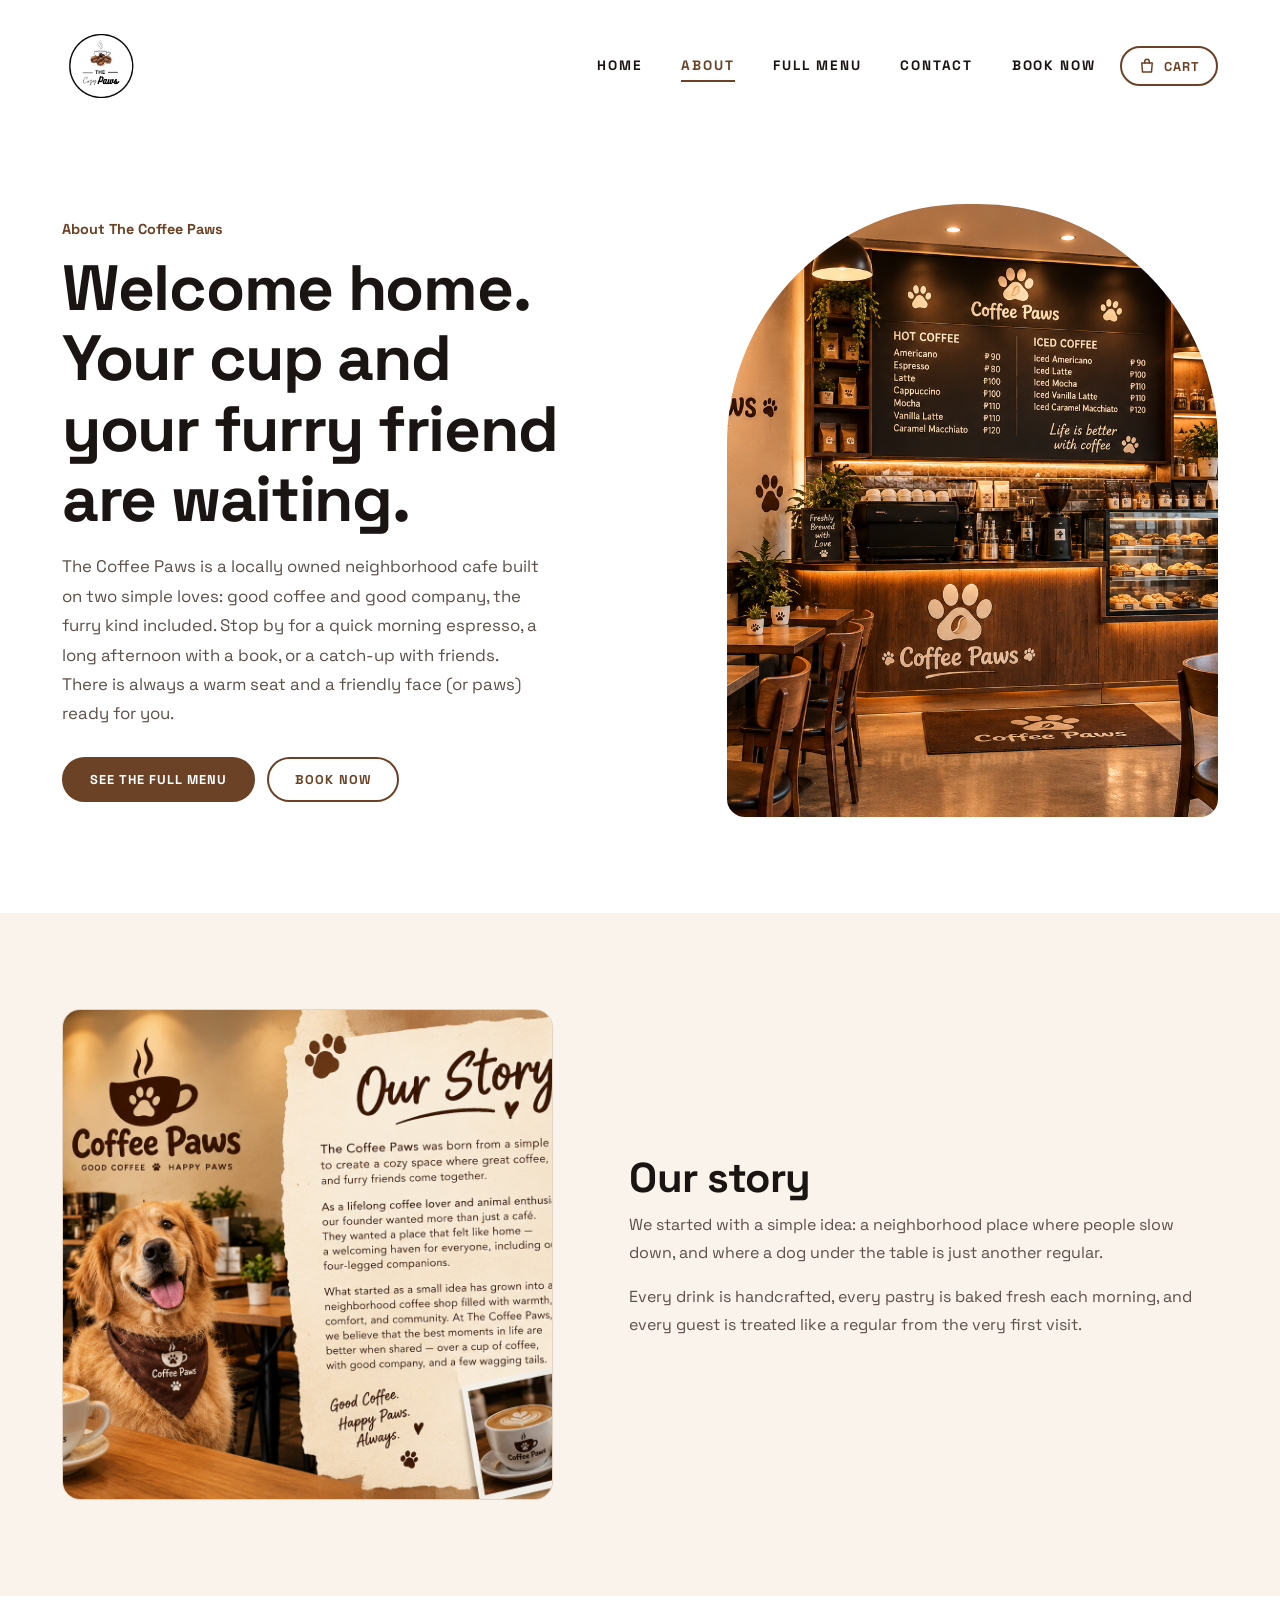
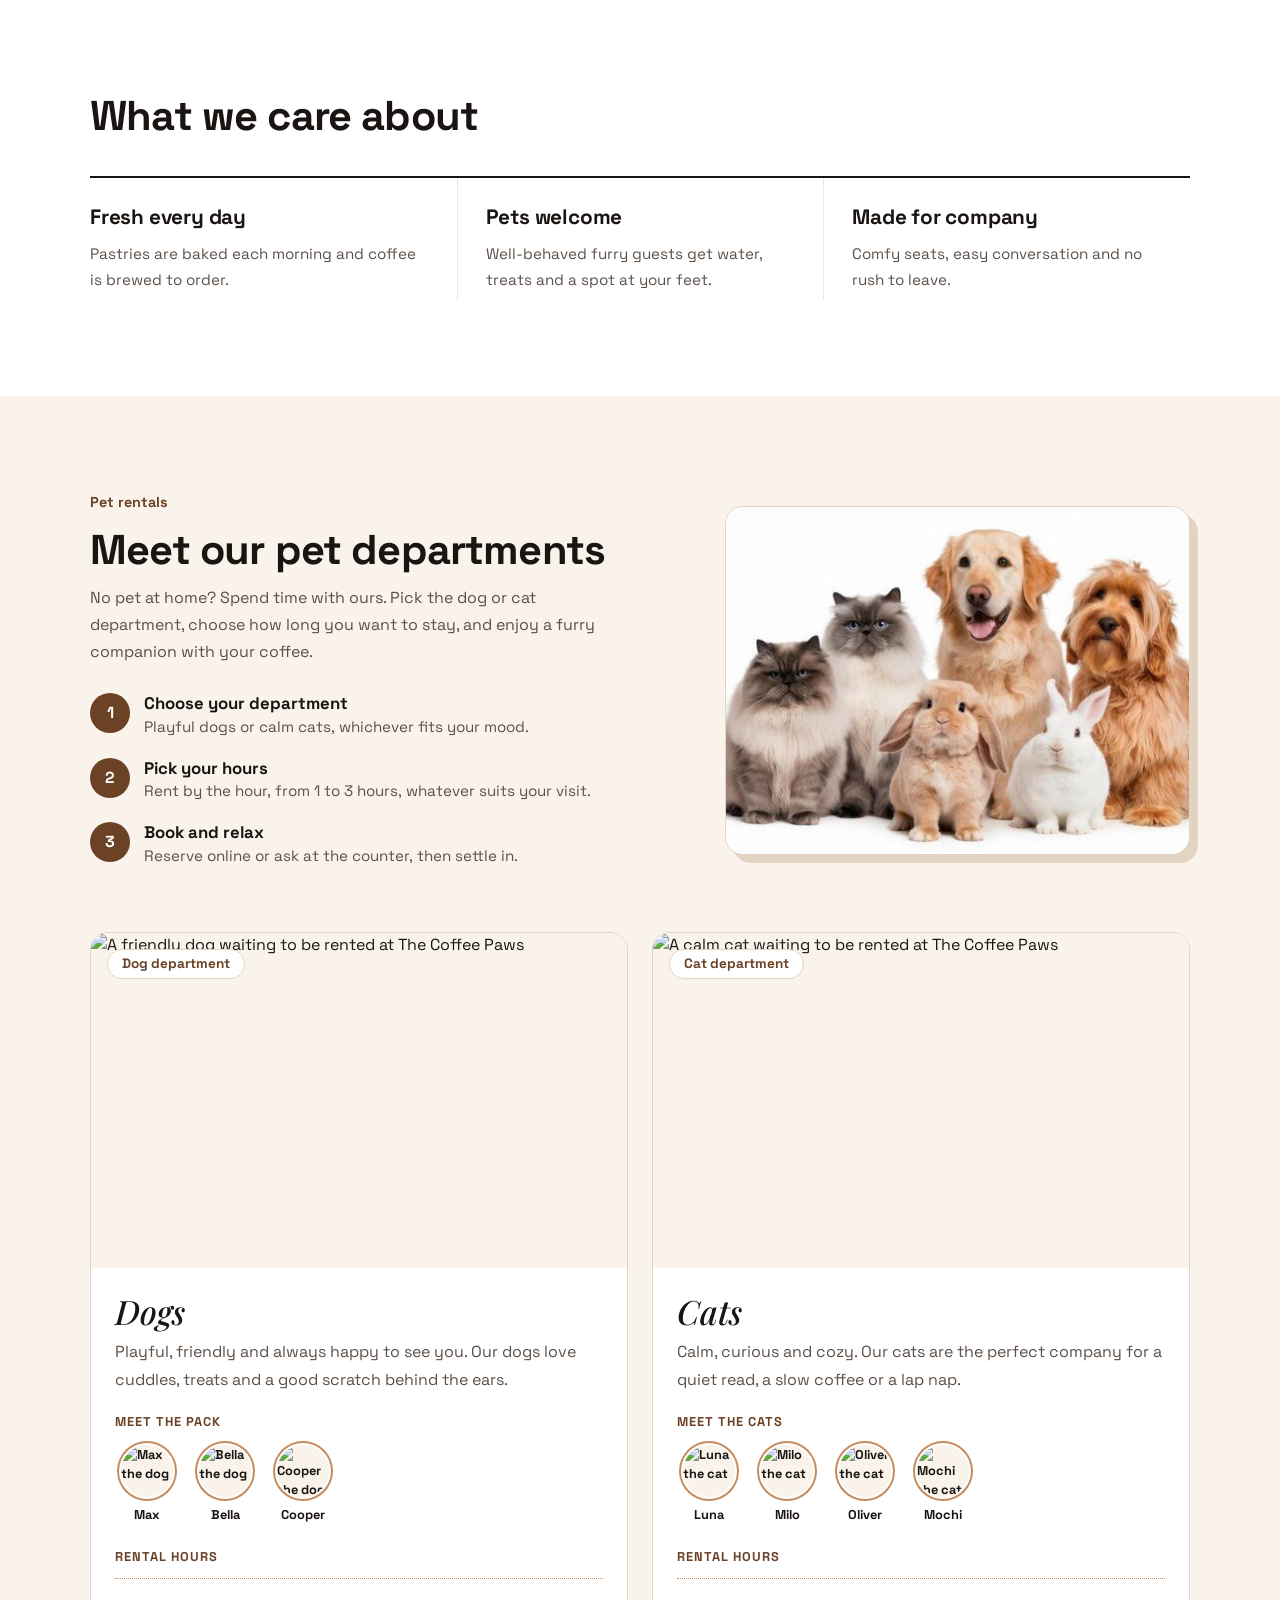
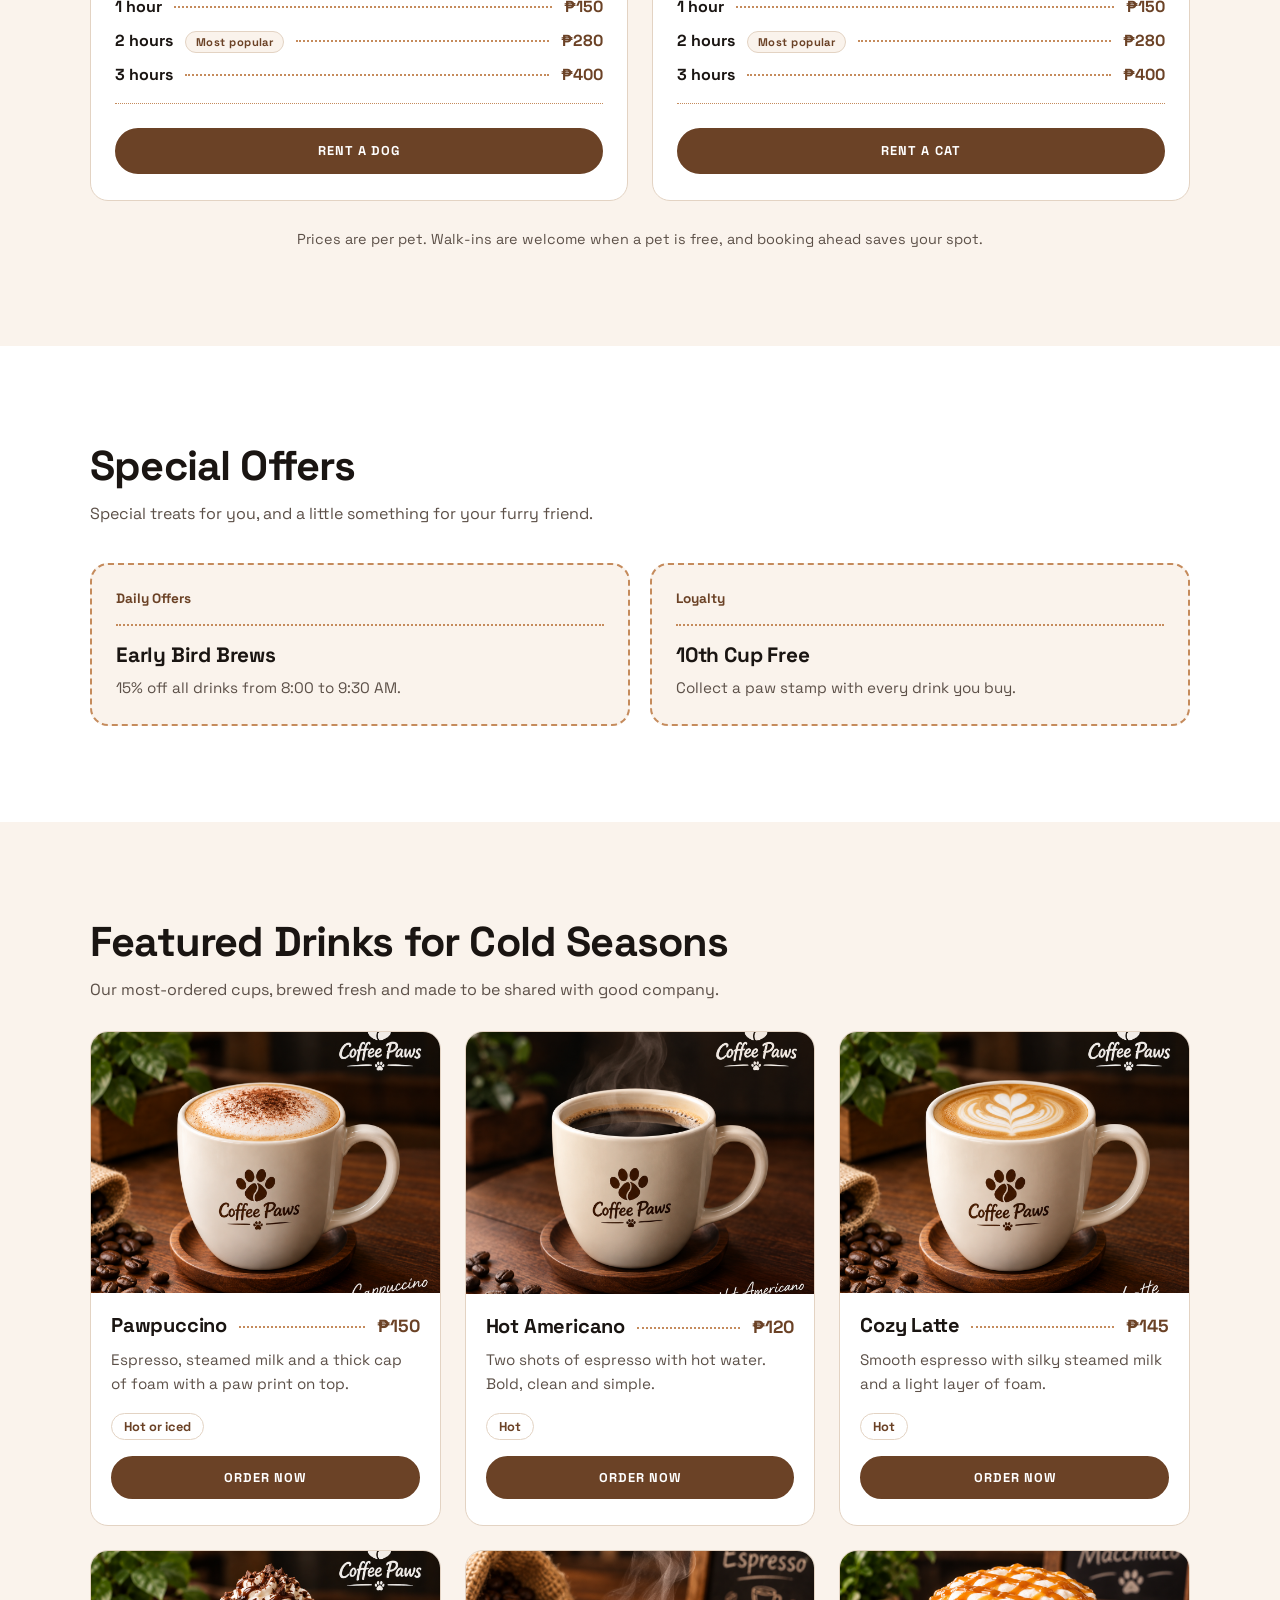
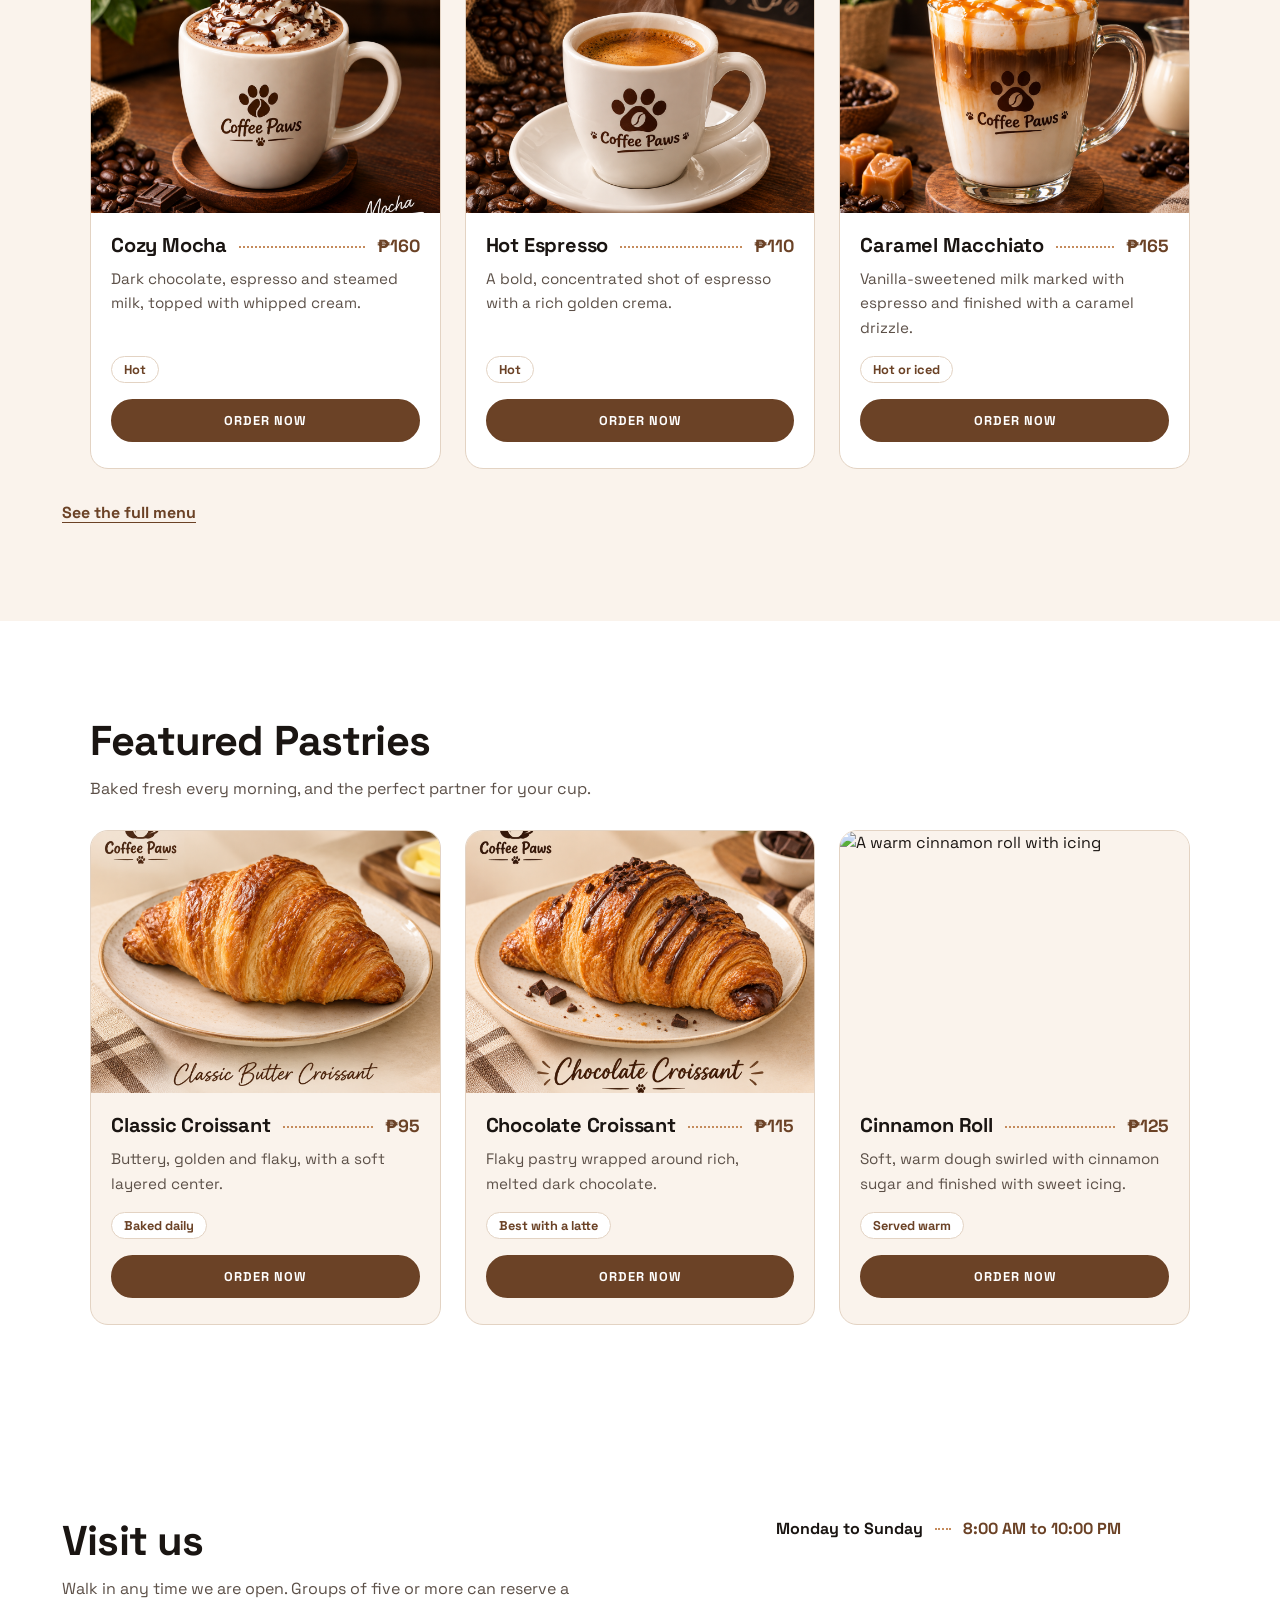
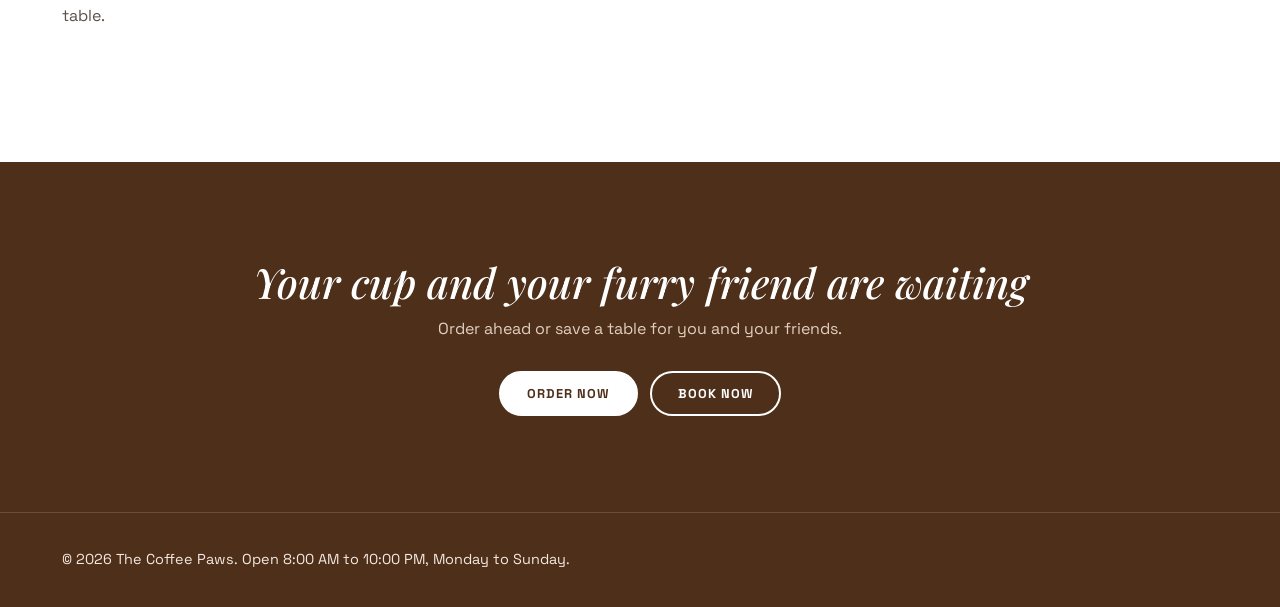
==== about.html @ 186f28c4 "Upload Coffee Paws website" ====
<!DOCTYPE html>
<html lang="en">
<head>
    <meta charset="UTF-8">
    <meta name="viewport" content="width=device-width, initial-scale=1.0">
    <link rel="stylesheet" href="CSS/styles.css">
    <link rel="preconnect" href="https://fonts.googleapis.com">
    <link rel="preconnect" href="https://fonts.gstatic.com" crossorigin>
    <link href="https://fonts.googleapis.com/css2?family=Playfair+Display:ital,wght@0,900;1,500&display=swap" rel="stylesheet">
    <title>About | The Coffee Paws</title>
</head>
<body>
    <header>
        <!-- Logo Area -->
        <div class="logo-container">
            <img src="images/logo.png" alt="The Coffee Paws logo">
            <span class="shop-name">The Coffee Paws</span>
        </div>

        <!-- Burger Menu -->
        <button class="nav-toggle" type="button" aria-expanded="false" aria-controls="main-nav" aria-label="Toggle menu">
            <span class="bar1"></span>
            <span class="bar2"></span>
            <span class="bar3"></span>
        </button>

        <!-- Navigation -->
        <nav id="main-nav">
            <ul>
                <li><a href="index.html">Home</a></li>
                <li><a href="about.html" class="active" aria-current="page">About</a></li>
                <li><a href="menu.html">Full Menu</a></li>
                <li><a href="contact.html">Contact</a></li>
                <li><a href="booking.html">Book Now</a></li>
            </ul>
        </nav>

        <!-- Cart -->
        <button class="cart-toggle" type="button" aria-haspopup="dialog" aria-controls="cart-drawer" aria-label="Open cart">
            <svg viewBox="0 0 24 24" fill="none" stroke="currentColor" stroke-width="2" stroke-linecap="round" stroke-linejoin="round" aria-hidden="true">
                <path d="M5 8h14l-1 12H6L5 8z"/>
                <path d="M9 8V6a3 3 0 0 1 6 0v2"/>
            </svg>
            <span class="cart-label">Cart</span>
            <span class="cart-count" data-cart-count hidden>0</span>
        </button>
    </header>

    <main>

        <!-- About: intro -->
        <section class="about-hero">
            <div class="about-hero-text">
                <p class="about-eyebrow">About The Coffee Paws</p>
                <h1>Welcome home. Your cup and your furry friend are waiting.</h1>
                <p class="about-lead">
                    The Coffee Paws is a locally owned neighborhood cafe built on two simple loves:
                    good coffee and good company, the furry kind included. Stop by for a quick morning
                    espresso, a long afternoon with a book, or a catch-up with friends. There is always
                    a warm seat and a friendly face (or paws) ready for you.
                </p>
                <div class="about-actions">
                    <a class="about-btn" href="menu.html">See the full menu</a>
                    <a class="about-btn outline" href="booking.html">Book now</a>
                </div>
            </div>
            <img class="about-hero-img" src="images/Coffee-shop.png" alt="Inside The Coffee Paws cafe">
        </section>

        <!-- About: story -->
        <section class="about-story">
            <img src="images/about-story.png" alt="Our baristas preparing drinks at the counter">
            <div class="about-story-text">
                <h2>Our story</h2>
                <p>
                    We started with a simple idea: a neighborhood place where people slow down,
                    and where a dog under the table is just another regular.
                </p>
                <p>
                    Every drink is handcrafted, every pastry is baked fresh each morning, and every
                    guest is treated like a regular from the very first visit.
                </p>
            </div>
        </section>

        <!-- About: values -->
        <section class="about-values">
            <h2>What we care about</h2>
            <ul class="values-list">
                <li>
                    <h3>Fresh every day</h3>
                    <p>Pastries are baked each morning and coffee is brewed to order.</p>
                </li>
                <li>
                    <h3>Pets welcome</h3>
                    <p>Well-behaved furry guests get water, treats and a spot at your feet.</p>
                </li>
                <li>
                    <h3>Made for company</h3>
                    <p>Comfy seats, easy conversation and no rush to leave.</p>
                </li>
            </ul>
        </section>

        <!-- Pet departments (rentals) -->
        <section id="pet-departments" class="pet-departments">

            <div class="pet-intro">
                <div class="pet-intro-text">
                    <p class="about-eyebrow">Pet rentals</p>
                    <h2>Meet our pet departments</h2>
                    <p class="section-intro">
                        No pet at home? Spend time with ours. Pick the dog or cat department,
                        choose how long you want to stay, and enjoy a furry companion with your coffee.
                    </p>

                    <ol class="rental-steps">
                        <li>
                            <strong>Choose your department</strong>
                            <span>Playful dogs or calm cats, whichever fits your mood.</span>
                        </li>
                        <li>
                            <strong>Pick your hours</strong>
                            <span>Rent by the hour, from 1 to 3 hours, whatever suits your visit.</span>
                        </li>
                        <li>
                            <strong>Book and relax</strong>
                            <span>Reserve online or ask at the counter, then settle in.</span>
                        </li>
                    </ol>
                </div>

                <figure class="pets-group">
                    <img src="images/group-of-pets.jpeg"
                         alt="The Coffee Paws dogs and cats together, ready to meet you"
                         loading="lazy">
                </figure>
            </div>

            <div class="pet-dept-grid">

                <!-- Dogs -->
                <article class="pet-dept">
                    <div class="pet-dept-photo">
                        <img src="images/dog-department.png"
                             alt="A friendly dog waiting to be rented at The Coffee Paws"
                             loading="lazy">
                        <span class="cs-eyebrow">Dog department</span>
                    </div>
                    <div class="pet-dept-body">
                        <h3>Dogs</h3>
                        <p>Playful, friendly and always happy to see you. Our dogs love cuddles, treats and a good scratch behind the ears.</p>

                        <p class="pet-label">Meet the pack</p>
                        <ul class="pet-roster" aria-label="Our dogs">
                            <li>
                                <img src="images/pet-max.png" alt="Max the dog" loading="lazy">
                                Max
                            </li>
                            <li>
                                <img src="images/pet-bella.png" alt="Bella the dog" loading="lazy">
                                Bella
                            </li>
                            <li>
                                <img src="images/pet-cooper.png" alt="Cooper the dog" loading="lazy">
                                Cooper
                            </li>
                        </ul>

                        <p class="pet-label">Rental hours</p>
                        <ul class="rental-options" aria-label="Dog rental options">
                            <li><span>1 hour</span><span class="rental-price">₱150</span></li>
                            <li><span>2 hours</span><span class="rental-tag">Most popular</span><span class="rental-price">₱280</span></li>
                            <li><span>3 hours</span><span class="rental-price">₱400</span></li>
                        </ul>

                        <a class="about-btn" href="booking.html">Rent a dog</a>
                    </div>
                </article>

                <!-- Cats -->
                <article class="pet-dept">
                    <div class="pet-dept-photo">
                        <img src="images/cat-department.png"
                             alt="A calm cat waiting to be rented at The Coffee Paws"
                             loading="lazy">
                        <span class="cs-eyebrow">Cat department</span>
                    </div>
                    <div class="pet-dept-body">
                        <h3>Cats</h3>
                        <p>Calm, curious and cozy. Our cats are the perfect company for a quiet read, a slow coffee or a lap nap.</p>

                        <p class="pet-label">Meet the cats</p>
                        <ul class="pet-roster" aria-label="Our cats">
                            <li>
                                <img src="images/pet-luna.png" alt="Luna the cat" loading="lazy">
                                Luna
                            </li>
                            <li>
                                <img src="images/pet-milo.png" alt="Milo the cat" loading="lazy">
                                Milo
                            </li>
                            <li>
                                <img src="images/pet-oliver.png" alt="Oliver the cat" loading="lazy">
                                Oliver
                            </li>
                            <li>
                                <img src="images/pet-mochi.png" alt="Mochi the cat" loading="lazy">
                                Mochi
                            </li>
                        </ul>

                        <p class="pet-label">Rental hours</p>
                        <ul class="rental-options" aria-label="Cat rental options">
                            <li><span>1 hour</span><span class="rental-price">₱150</span></li>
                            <li><span>2 hours</span><span class="rental-tag">Most popular</span><span class="rental-price">₱280</span></li>
                            <li><span>3 hours</span><span class="rental-price">₱400</span></li>
                        </ul>

                        <a class="about-btn" href="booking.html">Rent a cat</a>
                    </div>
                </article>

            </div>

            <p class="pet-note">
                Prices are per pet. Walk-ins are welcome when a pet is free, and booking ahead saves your spot.
            </p>
        </section>

        <!--Special Offers-->
        <section id="special-offers">
            <h2>Special Offers</h2>
            <p class="offers-intro">Special treats for you, and a little something for your furry friend.</p>

            <div class="offers-grid">
                <article class="offer-card">
                    <span class="offer-badge">Daily Offers</span>
                    <h3>Early Bird Brews</h3>
                    <p>15% off all drinks from 8:00 to 9:30 AM.</p>
                </article>

                <article class="offer-card">
                    <span class="offer-badge">Loyalty</span>
                    <h3>10th Cup Free</h3>
                    <p>Collect a paw stamp with every drink you buy.</p>
                </article>
            </div>
        </section>

        <!-- Featured Drinks -->
        <section id="featured-drinks">
            <h2>Featured Drinks for Cold Seasons</h2>
            <p class="drinks-intro">Our most-ordered cups, brewed fresh and made to be shared with good company.</p>

            <ul class="drinks-list">
                <li class="drink">
                    <img src="images/Capuccino.png" alt="A Pawpuccino with a paw print in the foam">
                    <div class="drink-info">
                        <div class="drink-head">
                            <h3>Pawpuccino</h3>
                            <span class="drink-leader" aria-hidden="true"></span>
                            <span class="drink-price">₱150</span>
                        </div>
                        <p>Espresso, steamed milk and a thick cap of foam with a paw print on top.</p>
                        <span class="drink-tag">Hot or iced</span>
                        <button class="add-to-cart" type="button" data-name="Pawpuccino" data-price="150" aria-label="Order Pawpuccino now">Order now</button>
                    </div>
                </li>

                <li class="drink">
                    <img src="images/Hot-Americano.png" alt="A steaming cup of hot Americano">
                    <div class="drink-info">
                        <div class="drink-head">
                            <h3>Hot Americano</h3>
                            <span class="drink-leader" aria-hidden="true"></span>
                            <span class="drink-price">₱120</span>
                        </div>
                        <p>Two shots of espresso with hot water. Bold, clean and simple.</p>
                        <span class="drink-tag">Hot</span>
                        <button class="add-to-cart" type="button" data-name="Hot Americano" data-price="120" aria-label="Order Hot Americano now">Order now</button>
                    </div>
                </li>

                <li class="drink">
                    <img src="images/Latte.png" alt="A hot latte with smooth latte art">
                    <div class="drink-info">
                        <div class="drink-head">
                            <h3>Cozy Latte</h3>
                            <span class="drink-leader" aria-hidden="true"></span>
                            <span class="drink-price">₱145</span>
                        </div>
                        <p>Smooth espresso with silky steamed milk and a light layer of foam.</p>
                        <span class="drink-tag">Hot</span>
                        <button class="add-to-cart" type="button" data-name="Cozy Latte" data-price="145" aria-label="Order Cozy Latte now">Order now</button>
                    </div>
                </li>

                <li class="drink">
                    <img src="images/Mocha.png" alt="A hot mocha topped with whipped cream">
                    <div class="drink-info">
                        <div class="drink-head">
                            <h3>Cozy Mocha</h3>
                            <span class="drink-leader" aria-hidden="true"></span>
                            <span class="drink-price">₱160</span>
                        </div>
                        <p>Dark chocolate, espresso and steamed milk, topped with whipped cream.</p>
                        <span class="drink-tag">Hot</span>
                        <button class="add-to-cart" type="button" data-name="Cozy Mocha" data-price="160" aria-label="Order Cozy Mocha now">Order now</button>
                    </div>
                </li>

                <li class="drink">
                    <img src="images/Hot-Espresso.png" alt="A hot espresso shot in a small cup with golden crema">
                    <div class="drink-info">
                        <div class="drink-head">
                            <h3>Hot Espresso</h3>
                            <span class="drink-leader" aria-hidden="true"></span>
                            <span class="drink-price">₱110</span>
                        </div>
                        <p>A bold, concentrated shot of espresso with a rich golden crema.</p>
                        <span class="drink-tag">Hot</span>
                        <button class="add-to-cart" type="button" data-name="Hot Espresso" data-price="110" aria-label="Order Hot Espresso now">Order now</button>
                    </div>
                </li>

                <li class="drink">
                    <img src="images/Caramel-Machiato.png" alt="A caramel macchiato with a caramel drizzle on top">
                    <div class="drink-info">
                        <div class="drink-head">
                            <h3>Caramel Macchiato</h3>
                            <span class="drink-leader" aria-hidden="true"></span>
                            <span class="drink-price">₱165</span>
                        </div>
                        <p>Vanilla-sweetened milk marked with espresso and finished with a caramel drizzle.</p>
                        <span class="drink-tag">Hot or iced</span>
                        <button class="add-to-cart" type="button" data-name="Caramel Macchiato" data-price="165" aria-label="Order Caramel Macchiato now">Order now</button>
                    </div>
                </li>

                <!-- Copy any <li> above for each new drink -->
            </ul>

            <a class="drinks-link" href="menu.html">See the full menu</a>
        </section>

        <!-- Featured Pastries -->
        <section id="featured-pastries">
            <h2>Featured Pastries</h2>
            <p class="drinks-intro">Baked fresh every morning, and the perfect partner for your cup.</p>

            <ul class="drinks-list">
                <li class="drink">
                    <img src="images/Classic-Croissant.png" alt="A golden, flaky classic croissant">
                    <div class="drink-info">
                        <div class="drink-head">
                            <h3>Classic Croissant</h3>
                            <span class="drink-leader" aria-hidden="true"></span>
                            <span class="drink-price">₱95</span>
                        </div>
                        <p>Buttery, golden and flaky, with a soft layered center.</p>
                        <span class="drink-tag">Baked daily</span>
                        <button class="add-to-cart" type="button" data-name="Classic Croissant" data-price="95" aria-label="Order Classic Croissant now">Order now</button>
                    </div>
                </li>

                <li class="drink">
                    <img src="images/Chocolate-Croissant.png" alt="A chocolate croissant with a dark chocolate filling">
                    <div class="drink-info">
                        <div class="drink-head">
                            <h3>Chocolate Croissant</h3>
                            <span class="drink-leader" aria-hidden="true"></span>
                            <span class="drink-price">₱115</span>
                        </div>
                        <p>Flaky pastry wrapped around rich, melted dark chocolate.</p>
                        <span class="drink-tag">Best with a latte</span>
                        <button class="add-to-cart" type="button" data-name="Chocolate Croissant" data-price="115" aria-label="Order Chocolate Croissant now">Order now</button>
                    </div>
                </li>

                <li class="drink">
                    <img src="images/Cinnamon-Roll.png" alt="A warm cinnamon roll with icing">
                    <div class="drink-info">
                        <div class="drink-head">
                            <h3>Cinnamon Roll</h3>
                            <span class="drink-leader" aria-hidden="true"></span>
                            <span class="drink-price">₱125</span>
                        </div>
                        <p>Soft, warm dough swirled with cinnamon sugar and finished with sweet icing.</p>
                        <span class="drink-tag">Served warm</span>
                        <button class="add-to-cart" type="button" data-name="Cinnamon Roll" data-price="125" aria-label="Order Cinnamon Roll now">Order now</button>
                    </div>
                </li>
            </ul>
        </section>

        <!-- About: visit -->
        <section class="about-visit">
            <div>
                <h2>Visit us</h2>
                <p class="section-intro">Walk in any time we are open. Groups of five or more can reserve a table.</p>
            </div>
            <dl class="visit-hours">
                <div><dt>Monday to Sunday</dt><dd>8:00 AM to 10:00 PM</dd></div>
            </dl>
        </section>

        <!-- About: closing call to action -->
        <section class="about-cta">
            <h2>Your cup and your furry friend are waiting</h2>
            <p>Order ahead or save a table for you and your friends.</p>
            <div class="about-actions">
                <a class="about-btn" href="menu.html">Order now</a>
                <a class="about-btn outline" href="booking.html">Book now</a>
            </div>
        </section>

    </main>

    <footer>
        <p>&copy; 2026 The Coffee Paws. Open 8:00 AM to 10:00 PM, Monday to Sunday.</p>
    </footer>

<script src="js/cart.js"></script>
<script>
  const toggle = document.querySelector('.nav-toggle');
  const nav = document.getElementById('main-nav');

  function setOpen(open) {
    toggle.setAttribute('aria-expanded', String(open));
    toggle.classList.toggle('change', open);
  }

  toggle.addEventListener('click', () => {
    setOpen(toggle.getAttribute('aria-expanded') !== 'true');
  });

  // Close the menu after tapping a link or pressing Escape
  nav.addEventListener('click', e => {
    if (e.target.closest('a')) setOpen(false);
  });
  document.addEventListener('keydown', e => {
    if (e.key === 'Escape') setOpen(false);
  });
</script>
</body>
</html>
---- CSS/styles.css ----
/* =========================================================
   The Coffee Paws – styles.css
   Pages: index.html, about.html, menu.html
   (+ shared header / cart / footer; contact and booking
   reuse the header, hero image and footer)
   White page, bold grotesque type, brown accents.
   Playfair Display (italic) is used only for the soft accent
   headings.

   Contents
     1. Fonts, tokens, base
     2. Header, burger, navigation
     3. Home hero
     4. Shared section rules
     5. Coming soon (home)
     6. Offers, drinks and pastries cards (about + menu)
     7. About page
     8. Menu page (8b. Contact page)
     9. Cart
    10. Buttons
    11. Footer
    12. Responsive
   ========================================================= */

/* ---------- 1. Fonts, tokens, base ---------- */
@import url("https://fonts.googleapis.com/css2?family=Playfair+Display:ital,wght@0,500;1,500&family=Space+Grotesk:wght@500;700&display=swap");

:root {
  --ink: #1a1512;
  --muted: #5c5048;
  --brown: #6b4226;
  --brown-dark: #4e2f1a;
  --brown-soft: #c58b5c;
  --cream: #faf3ec;
  --paper: #ffffff;
  --line: #ece6e1;
  --edge: #e3d3c3;
  --font: "Space Grotesk", "Helvetica Neue", Arial, sans-serif;
  --serif: "Playfair Display", Georgia, "Times New Roman", serif;

  --pad-x: clamp(20px, 5vw, 62px);
  --header-h: 108px;
  --ease: 0.2s ease;
}

*,
*::before,
*::after {
  box-sizing: border-box;
}

html {
  -webkit-text-size-adjust: 100%;
  scroll-behavior: smooth;
}

body {
  margin: 0;
  font-family: var(--font);
  color: var(--ink);
  background: var(--paper);
  min-height: 100vh;
  overflow-x: hidden;
  line-height: 1.5;
  -webkit-font-smoothing: antialiased;
}

img {
  max-width: 100%;
}

ul,
ol {
  margin: 0;
  padding: 0;
  list-style: none;
}

dl,
dd,
figure {
  margin: 0;
}

[hidden] {
  display: none !important;
}

.sr-only {
  position: absolute;
  width: 1px;
  height: 1px;
  overflow: hidden;
  clip: rect(0 0 0 0);
  white-space: nowrap;
}

/* Shared keyboard focus */
a:focus-visible,
button:focus-visible,
.container:focus-visible {
  outline: 2px solid var(--brown);
  outline-offset: 4px;
  border-radius: 4px;
}

/* ---------- 2. Header, burger, navigation ----------
   Scoped to body > header so a <header> inside a section
   (like .cs-head) is not turned into the site header. */
body > header {
  position: relative;
  z-index: 10;
  display: flex;
  align-items: center;
  justify-content: space-between;
  gap: 24px;
  min-height: var(--header-h);
  padding: 24px var(--pad-x) 0;
}

.logo-container {
  display: flex;
  align-items: center;
}

.logo-container img {
  display: block;
  width: 78px;
  height: 78px;
  border-radius: 50%;
  object-fit: cover;
}

.shop-name {
  position: absolute;
  width: 1px;
  height: 1px;
  overflow: hidden;
  clip: rect(0 0 0 0);
  white-space: nowrap;
}

/* Burger (mobile only) */
.container,
.nav-toggle {
  display: none;
  cursor: pointer;
  padding: 10px;
  margin: -10px;
  background: none;
  border: 0;
  -webkit-tap-highlight-color: transparent;
}

.bar1,
.bar2,
.bar3 {
  display: block;
  width: 28px;
  height: 3px;
  margin: 6px 0;
  background-color: var(--ink);
  border-radius: 2px;
  transition: transform 0.3s ease, opacity 0.3s ease;
}

.change .bar1 {
  transform: translateY(9px) rotate(-45deg);
}

.change .bar2 {
  opacity: 0;
}

.change .bar3 {
  transform: translateY(-9px) rotate(45deg);
}

/* Navigation */
nav {
  margin-left: auto;
}

nav ul {
  display: flex;
  align-items: center;
  gap: clamp(18px, 3vw, 40px);
}

nav a {
  position: relative;
  display: block;
  padding: 6px 0;
  font-size: 0.85rem;
  font-weight: 700;
  letter-spacing: 0.14em;
  text-transform: uppercase;
  text-decoration: none;
  color: var(--ink);
  transition: color var(--ease);
}

nav a::after {
  content: "";
  position: absolute;
  left: 0;
  bottom: 0;
  width: 100%;
  height: 2px;
  background: var(--brown);
  transform: scaleX(0);
  transform-origin: left;
  transition: transform 0.25s ease;
}

nav a:hover,
nav a.active {
  color: var(--brown);
}

nav a:hover::after,
nav a.active::after {
  transform: scaleX(1);
}

/* ---------- 3. Home hero ----------
   <main> is a one-column grid. The hero image and text share
   row 1; every later <section> auto-flows into the rows below,
   so you can add or reorder sections without touching the CSS. */
main {
  display: grid;
  grid-template-columns: minmax(0, 1fr);
}

#background-image {
  grid-area: 1 / 1;
  justify-self: end;
  width: 58%;
  min-height: 0;
  margin-top: -40px;
  z-index: 0;
  pointer-events: none;
}

#background-image img {
  display: block;
  width: 100%;
  height: 100%;
  object-fit: contain;
  object-position: right bottom;
}

#Container {
  grid-area: 1 / 1;
  position: relative;
  z-index: 1;
  display: flex;
  align-items: center;
  min-height: min(640px, calc(100vh - var(--header-h)));
  margin-top: -40px;
  padding: 0 var(--pad-x);
}

.Content {
  max-width: 540px;
  margin-left: clamp(0px, 9vw, 170px);
  padding: 90px 0 60px;
}

.Content > p:first-child {
  margin: 0 0 12px;
  font-size: 0.9rem;
  font-weight: 700;
  color: var(--brown);
}

.Content h1 {
  margin: 0 0 18px;
  font-size: 400%;
  line-height: 1.12;
  letter-spacing: -0.02em;
  font-weight: 700;
  text-wrap: balance;
}

.Content h2 {
  margin: 0 0 24px;
  max-width: 480px;
  font-size: 1rem;
  line-height: 1.7;
  font-weight: 500;
  color: var(--muted);
  text-wrap: pretty;
}

.Content > p:nth-of-type(2) {
  margin: 0 0 26px;
  padding-left: 12px;
  border-left: 3px solid var(--brown);
  font-size: 0.85rem;
  font-weight: 700;
  color: var(--brown);
}

/* Hero buttons */
.Content button {
  font-family: var(--font);
  font-size: 0.8rem;
  font-weight: 700;
  letter-spacing: 0.08em;
  text-transform: uppercase;
  padding: 13px 26px;
  margin: 0 10px 10px 0;
  border-radius: 999px;
  cursor: pointer;
  transition: background var(--ease), color var(--ease),
    border-color var(--ease), transform var(--ease);
}

.Content button:active {
  transform: translateY(1px);
}

.Content button:first-of-type {
  background: var(--brown);
  color: #fff;
  border: 2px solid var(--brown);
}

.Content button:first-of-type:hover {
  background: var(--brown-dark);
  border-color: var(--brown-dark);
}

.Content button:last-of-type {
  background: transparent;
  color: var(--brown);
  border: 2px solid var(--brown);
}

.Content button:last-of-type:hover {
  background: var(--brown);
  color: #fff;
}

/* ---------- 4. Shared section rules ----------
   Every section after the hero gets the same padding and a
   1100px inner column. Backgrounds are set per section. */
main > section:not(#background-image):not(#Container) {
  position: relative;
  z-index: 1;
  padding: clamp(56px, 8vw, 96px) var(--pad-x);
  background: var(--paper);
}

main > section:not(#background-image):not(#Container) > * {
  max-width: 1100px;
  margin-left: auto;
  margin-right: auto;
}

main > section h2 {
  margin-top: 0;
  margin-bottom: 10px;
  font-size: clamp(1.8rem, 4vw, 2.6rem);
  line-height: 1.15;
  letter-spacing: -0.02em;
  font-weight: 700;
  text-wrap: balance;
}

.section-intro,
.offers-intro,
.drinks-intro {
  margin-top: 0;
  margin-bottom: 36px;
  max-width: 540px;
  font-size: 1rem;
  line-height: 1.7;
  color: var(--muted);
}

/* ---------- 5. Coming soon (home) ----------
   Markup: section#coming-soon > header.cs-head + article.cs-feature
   Each .cs-feature is a photo + copy row; every second one flips. */
#coming-soon {
  background: var(--cream) !important;
}

.cs-head {
  margin-bottom: clamp(36px, 5vw, 56px);
}

.cs-head h2 {
  font-family: var(--serif);
  font-style: italic;
  font-weight: 500;
  letter-spacing: 0;
}

.cs-head p {
  margin: 0;
  max-width: 540px;
  font-size: 1rem;
  line-height: 1.7;
  color: var(--muted);
}

.cs-feature {
  display: grid;
  grid-template-columns: minmax(0, 6fr) minmax(0, 5fr);
  align-items: center;
  column-gap: clamp(32px, 6vw, 80px);
}

.cs-feature + .cs-feature {
  margin-top: clamp(48px, 7vw, 88px);
}

/* Second feature: text on the left, photo on the right */
.cs-feature:nth-of-type(even) {
  grid-template-columns: minmax(0, 5fr) minmax(0, 6fr);
}

.cs-feature:nth-of-type(even) .cs-photo {
  order: 2;
}

/* Photo frame */
.cs-photo {
  overflow: hidden;
  background: var(--paper);
  border: 1px solid var(--edge);
  border-radius: 18px;
  box-shadow: 8px 8px 0 var(--edge);
}

.cs-photo img {
  display: block;
  width: 100%;
  aspect-ratio: 4 / 3;
  object-fit: cover;
}

/* For artwork that must not be cropped, like the loyalty card.
   Dashed edge makes it feel like a coupon. */
.cs-photo--contain {
  padding: clamp(16px, 3vw, 32px);
  background: var(--paper);
  border: 2px dashed var(--brown-soft);
}

.cs-photo--contain img {
  object-fit: contain;
}

/* Copy */
.cs-copy {
  max-width: 440px;
}

.cs-eyebrow {
  display: inline-block;
  margin-bottom: 14px;
  padding: 4px 14px;
  font-size: 0.85rem;
  font-weight: 700;
  color: var(--brown);
  background: var(--paper);
  border: 1px solid var(--edge);
  border-radius: 999px;
}

.cs-copy h3 {
  margin: 0 0 12px;
  font-family: var(--serif);
  font-size: clamp(1.8rem, 3.6vw, 2.4rem);
  font-style: italic;
  font-weight: 500;
  line-height: 1.15;
  color: var(--ink);
}

.cs-copy p {
  margin: 0 0 24px;
  font-size: 1rem;
  line-height: 1.75;
  color: var(--muted);
}

.cs-copy p:last-child {
  margin-bottom: 0;
}

/* ---------- 6. Offers, drinks and pastries ---------- */

/* Special offers (coupon cards) */
.offers-grid {
  display: grid;
  grid-template-columns: repeat(auto-fit, minmax(min(240px, 100%), 1fr));
  gap: 20px;
}

.offer-card {
  display: flex;
  flex-direction: column;
  align-items: flex-start;
  padding: 24px;
  background: var(--cream);
  border: 2px dashed var(--brown-soft);
  border-radius: 18px;
  transition: border-color var(--ease);
}

.offer-card:hover {
  border-color: var(--brown);
}

.offer-badge {
  display: inline-block;
  width: 100%;
  margin-bottom: 16px;
  padding-bottom: 14px;
  border-bottom: 2px dotted var(--brown-soft);
  font-size: 0.85rem;
  font-weight: 700;
  color: var(--brown);
}

.offer-card h3 {
  margin: 0 0 8px;
  font-size: 1.3rem;
  line-height: 1.25;
  letter-spacing: -0.01em;
  font-weight: 700;
}

.offer-card p {
  margin: 0;
  font-size: 0.95rem;
  line-height: 1.6;
  color: var(--muted);
}

/* Featured drinks / pastries */
#featured-drinks {
  background: var(--cream) !important;
}

#featured-pastries .drink {
  background: var(--cream);
}

#featured-pastries .drink-tag {
  background: var(--paper);
}

.drinks-intro {
  margin-bottom: 28px;
}

.drinks-list {
  display: grid;
  grid-template-columns: repeat(auto-fill, minmax(min(260px, 100%), 1fr));
  gap: 24px;
}

/* Menu: Hot Drinks always in one row of four on desktop.
   Add class="drinks-list drinks-row" to that <ul>. */
.drinks-row {
  grid-template-columns: repeat(4, minmax(0, 1fr));
  gap: 16px;
}

.drinks-row .drink-info {
  padding: 16px 14px 18px;
}

.drinks-row .drink-head {
  flex-wrap: wrap;
  gap: 4px 10px;
}

.drinks-row .drink-head h3 {
  font-size: 1.1rem;
}

.drinks-row .drink-price {
  font-size: 1rem;
}

.drinks-row .drink p {
  font-size: 0.9rem;
}

/* Six featured drinks in two even rows of three.
   Add class="drinks-list drinks-row-3" to that <ul>. */
.drinks-row-3 {
  grid-template-columns: repeat(3, minmax(0, 1fr));
}

.drink {
  display: flex;
  flex-direction: column;
  overflow: hidden;
  background: var(--paper);
  border: 1px solid var(--edge);
  border-radius: 18px;
}

.drink > img {
  display: block;
  width: 100%;
  aspect-ratio: 4 / 3;
  object-fit: cover;
  background: var(--cream);
}

.drink-info {
  display: flex;
  flex: 1;
  flex-direction: column;
  align-items: flex-start;
  padding: 20px 20px 22px;
}

/* With a .drink-leader the dotted line fills the gap (About page);
   without one the price is pushed to the right (Menu page). */
.drink-head {
  display: flex;
  align-items: baseline;
  justify-content: space-between;
  gap: 12px;
  width: 100%;
}

.drink-head h3 {
  margin: 0;
  font-size: 1.25rem;
  line-height: 1.25;
  letter-spacing: -0.01em;
  font-weight: 700;
}

.drink-leader {
  flex: 1;
  min-width: 16px;
  border-bottom: 2px dotted var(--brown-soft);
  transform: translateY(-4px);
}

.drink-price {
  font-size: 1.1rem;
  font-weight: 700;
  color: var(--brown);
}

.drink p {
  margin: 8px 0 16px;
  font-size: 0.95rem;
  line-height: 1.6;
  color: var(--muted);
}

.drink-tag {
  display: inline-block;
  margin-top: auto;
  padding: 3px 12px;
  background: var(--paper);
  border: 1px solid var(--edge);
  border-radius: 999px;
  font-size: 0.8rem;
  font-weight: 700;
  color: var(--brown);
}

.drinks-link {
  display: inline-block;
  margin-top: 32px;
  font-weight: 700;
  color: var(--brown);
  text-underline-offset: 4px;
  transition: color var(--ease);
}

.drinks-link:hover {
  color: var(--brown-dark);
}

/* ---------- 7. About page ----------
   Sections: about-hero, about-story, about-values,
   pet-departments, special-offers, featured drinks/pastries, about-visit,
   about-cta */

.about-actions {
  display: flex;
  flex-wrap: wrap;
  gap: 12px;
  margin-top: 28px;
}

/* Intro: headline left, photo right */
.about-hero {
  display: grid;
  grid-template-columns: minmax(0, 6fr) minmax(0, 5fr);
  align-items: center;
  column-gap: clamp(32px, 6vw, 80px);
}

.about-hero > * {
  max-width: none;
}

.about-hero-text {
  max-width: 560px;
  justify-self: end;
}

.about-eyebrow {
  margin: 0 0 12px;
  font-size: 0.9rem;
  font-weight: 700;
  color: var(--brown);
}

main > .about-hero h1 {
  margin: 0 0 18px;
  font-size: clamp(2.4rem, 6vw, 4rem);
  line-height: 1.1;
  letter-spacing: -0.02em;
  font-weight: 700;
  text-wrap: balance;
}

.about-lead {
  margin: 0;
  max-width: 480px;
  font-size: 1.05rem;
  line-height: 1.75;
  color: var(--muted);
}

.about-hero-img {
  display: block;
  width: 100%;
  max-width: 480px;
  aspect-ratio: 4 / 5;
  object-fit: cover;
  background: var(--cream);
  border-radius: 240px 240px 18px 18px; /* arched window shape */
}

/* Story: photo left, text right, cream background */
.about-story {
  display: grid;
  grid-template-columns: minmax(0, 5fr) minmax(0, 6fr);
  align-items: center;
  column-gap: clamp(32px, 6vw, 80px);
  background: var(--cream) !important;
}

.about-story > * {
  max-width: none !important;
}

.about-story img {
  display: block;
  justify-self: end;
  width: 100%;
  max-width: 460px;
  aspect-ratio: 1;
  object-fit: cover;
  background: var(--paper);
  border: 1px solid var(--edge);
  border-radius: 18px;
}

.about-story-text {
  max-width: 500px;
}

.about-story-text p,
.about-shop {
  margin: 0 0 16px;
  line-height: 1.75;
  color: var(--muted);
}

/* Values: three columns divided by thin lines, no cards */
.values-list {
  display: grid;
  grid-template-columns: repeat(auto-fit, minmax(min(240px, 100%), 1fr));
  margin-top: 36px;
  border-top: 2px solid var(--ink);
}

.values-list li {
  padding: 24px 28px 8px 0;
}

.values-list li + li {
  padding-left: 28px;
  border-left: 1px solid var(--line);
}

.values-list h3 {
  margin: 0 0 8px;
  font-size: 1.3rem;
  letter-spacing: -0.01em;
}

.values-list p {
  margin: 0;
  font-size: 0.95rem;
  line-height: 1.7;
  color: var(--muted);
}

/* Meet the paws: round portraits */
.about-paws {
  background: var(--cream) !important;
}

.paws-grid {
  display: grid;
  grid-template-columns: repeat(auto-fit, minmax(min(200px, 100%), 1fr));
  gap: 32px 24px;
  margin-top: 36px;
}

.paws-grid li {
  text-align: center;
}

.paws-grid img {
  display: block;
  width: min(180px, 100%);
  aspect-ratio: 1;
  margin: 0 auto 14px;
  object-fit: cover;
  background: var(--paper);
  border: 3px solid var(--paper);
  border-radius: 50%;
  box-shadow: 0 0 0 2px var(--brown-soft);
}

.paws-grid h3 {
  margin: 0 0 2px;
  font-family: var(--serif);
  font-size: 1.3rem;
  font-style: italic;
  font-weight: 500;
  color: var(--brown);
}

.paws-grid p {
  margin: 0;
  font-size: 0.9rem;
  line-height: 1.6;
  color: var(--muted);
}

/* Visit: hours list with dotted leaders, like the drink prices */
.about-visit {
  display: grid;
  grid-template-columns: minmax(0, 1fr) minmax(0, 1fr);
  align-items: start;
  column-gap: clamp(32px, 6vw, 80px);
}

.about-visit > * {
  max-width: none;
}

.visit-hours {
  display: grid;
  gap: 14px;
  max-width: 460px;
}

.visit-hours div {
  display: flex;
  align-items: baseline;
  gap: 12px;
}

.visit-hours dt {
  order: 0;
  font-weight: 700;
}

.visit-hours div::after {
  content: "";
  order: 1;
  flex: 1;
  min-width: 16px;
  border-bottom: 2px dotted var(--brown-soft);
  transform: translateY(-4px);
}

.visit-hours dd {
  order: 2;
  font-weight: 700;
  color: var(--brown);
}

/* Closing call to action */
.about-cta {
  text-align: center;
  background: var(--brown-dark) !important;
  color: #f3e9e1;
}

.about-cta h2 {
  font-family: var(--serif);
  font-style: italic;
  font-weight: 500 !important;
  letter-spacing: 0 !important;
  color: #fff;
}

.about-cta p {
  margin: 0 auto 28px;
  max-width: 480px;
  line-height: 1.7;
  color: #e3cfc0;
}

.about-cta .about-actions {
  justify-content: center;
}

/* Pet departments (rentals):
   intro with 3 steps + group photo, then a dog card and a cat card.
   Each card has a photo label, a small roster, and a dotted hours list. */
.pet-departments {
  background: var(--cream) !important;
}

.pet-intro {
  display: grid;
  grid-template-columns: minmax(0, 6fr) minmax(0, 5fr);
  align-items: center;
  column-gap: clamp(32px, 6vw, 80px);
  margin-bottom: clamp(40px, 6vw, 64px);
}

.pet-intro-text {
  max-width: 540px;
}

.pet-intro .section-intro {
  margin-bottom: 28px;
}

.rental-steps {
  display: grid;
  gap: 18px;
  counter-reset: step;
}

.rental-steps li {
  display: grid;
  grid-template-columns: 40px minmax(0, 1fr);
  column-gap: 14px;
  align-items: start;
  counter-increment: step;
}

.rental-steps li::before {
  content: counter(step);
  grid-row: span 2;
  display: grid;
  place-items: center;
  width: 40px;
  height: 40px;
  font-weight: 700;
  color: #fff;
  background: var(--brown);
  border-radius: 50%;
}

.rental-steps strong {
  font-size: 1.05rem;
  line-height: 1.3;
}

.rental-steps span {
  font-size: 0.95rem;
  line-height: 1.6;
  color: var(--muted);
}

.pets-group {
  margin: 0;
}

.pets-group img {
  display: block;
  width: 100%;
  aspect-ratio: 4 / 3;
  object-fit: cover;
  background: var(--paper);
  border: 1px solid var(--edge);
  border-radius: 18px;
  box-shadow: 8px 8px 0 var(--edge);
}

.pet-dept-grid {
  display: grid;
  grid-template-columns: repeat(2, minmax(0, 1fr));
  gap: 24px;
}

.pet-dept {
  display: flex;
  flex-direction: column;
  overflow: hidden;
  background: var(--paper);
  border: 1px solid var(--edge);
  border-radius: 18px;
}

.pet-dept-photo {
  position: relative;
}

.pet-dept-photo img {
  display: block;
  width: 100%;
  aspect-ratio: 16 / 10;
  object-fit: cover;
  background: var(--cream);
}

/* "Dog department" label sits on the photo */
.pet-dept-photo .cs-eyebrow {
  position: absolute;
  top: 16px;
  left: 16px;
  margin: 0;
}

.pet-dept-body {
  display: flex;
  flex: 1;
  flex-direction: column;
  align-items: flex-start;
  padding: 24px 24px 26px;
}

.pet-dept h3 {
  margin: 0 0 8px;
  font-family: var(--serif);
  font-size: clamp(1.7rem, 3vw, 2.1rem);
  font-style: italic;
  font-weight: 500;
  line-height: 1.15;
}

.pet-dept p {
  margin: 0 0 18px;
  line-height: 1.7;
  color: var(--muted);
}

.pet-dept .pet-label {
  margin: 0 0 10px;
  font-size: 0.8rem;
  font-weight: 700;
  letter-spacing: 0.08em;
  text-transform: uppercase;
  color: var(--brown);
}

/* Small round portraits with names */
.pet-roster {
  display: flex;
  flex-wrap: wrap;
  gap: 14px;
  margin-bottom: 22px;
}

.pet-roster li {
  display: grid;
  justify-items: center;
  gap: 6px;
  width: 64px;
  font-size: 0.8rem;
  font-weight: 700;
  color: var(--ink);
}

.pet-roster img {
  display: block;
  width: 56px;
  height: 56px;
  object-fit: cover;
  background: var(--cream);
  border: 2px solid var(--paper);
  border-radius: 50%;
  box-shadow: 0 0 0 2px var(--brown-soft);
}

/* Hours list with dotted leaders, like the drink prices */
.rental-options {
  display: grid;
  gap: 10px;
  width: 100%;
  margin-bottom: 24px;
  padding: 16px 0;
  border-top: 1px dotted var(--brown-soft);
  border-bottom: 1px dotted var(--brown-soft);
}

.rental-options li {
  display: flex;
  align-items: baseline;
  gap: 12px;
  font-weight: 700;
}

.rental-options li::after {
  content: "";
  order: 1;
  flex: 1;
  min-width: 16px;
  border-bottom: 2px dotted var(--brown-soft);
  transform: translateY(-4px);
}

.rental-tag {
  padding: 2px 10px;
  font-size: 0.7rem;
  letter-spacing: 0.04em;
  color: var(--brown);
  background: var(--cream);
  border: 1px solid var(--edge);
  border-radius: 999px;
}

.rental-price {
  order: 2;
  color: var(--brown);
}

.pet-dept .about-btn {
  align-self: stretch;
  margin-top: auto;
}

.pet-note {
  margin-top: 28px;
  margin-bottom: 0;
  font-size: 0.9rem;
  text-align: center;
  color: var(--muted);
}

/* ---------- 8. Menu page ----------
   Sections: menu-welcome, menu-categories, menu-section
   (hot drinks, special treats), pet-corner */

/* Keep the content in a 1100px column on wide screens.
   !important is needed to beat the shared "main > section" rule,
   same as on the About page. */
main > .menu-welcome,
main > .pet-corner,
main > .contact-main {
  padding-left: max(var(--pad-x), calc((100% - 1100px) / 2)) !important;
  padding-right: max(var(--pad-x), calc((100% - 1100px) / 2)) !important;
}

main > .menu-welcome > *,
main > .pet-corner > *,
main > .contact-main > * {
  max-width: none !important;
  margin-left: 0 !important;
  margin-right: 0 !important;
}

/* Welcome banner */
.menu-welcome {
  display: grid;
  grid-template-columns: minmax(0, 1fr) auto;
  align-items: center;
  column-gap: clamp(24px, 6vw, 80px);
}

.welcome-content {
  max-width: 560px;
}

.welcome-label {
  display: inline-block;
  margin-bottom: 16px;
  padding: 4px 14px;
  font-size: 0.85rem;
  font-weight: 700;
  letter-spacing: 0.04em;
  color: var(--brown);
  background: var(--cream);
  border: 1px solid var(--edge);
  border-radius: 999px;
}

.menu-welcome h1 {
  margin: 0 0 18px;
  font-size: clamp(2.4rem, 6vw, 4rem);
  line-height: 1.1;
  letter-spacing: -0.02em;
  font-weight: 700;
  text-wrap: balance;
}

.menu-welcome p {
  margin: 0 0 28px;
  max-width: 480px;
  font-size: 1.05rem;
  line-height: 1.75;
  color: var(--muted);
}

.welcome-paw {
  display: grid;
  place-items: center;
  width: clamp(140px, 20vw, 240px);
  aspect-ratio: 1;
  font-size: clamp(4rem, 9vw, 7rem);
  line-height: 1;
  background: var(--cream);
  border: 1px solid var(--edge);
  border-radius: 50%;
  box-shadow: 8px 8px 0 var(--edge);
  transform: rotate(-8deg);
}

/* Category shortcuts (sticky chips).
   Scoped to main so the header nav styles don't leak in. */
main > .menu-categories {
  position: sticky;
  top: 0;
  z-index: 5;
  display: flex;
  gap: 10px;
  margin: 0;
  padding: 14px var(--pad-x);
  overflow-x: auto;
  white-space: nowrap;
  background: rgba(255, 255, 255, 0.94);
  -webkit-backdrop-filter: blur(6px);
  backdrop-filter: blur(6px);
  border-top: 1px solid var(--line);
  border-bottom: 1px solid var(--line);
  scrollbar-width: none;
}

main > .menu-categories::-webkit-scrollbar {
  display: none;
}

/* Centered when it fits, scrollable from the left when it doesn't */
main > .menu-categories a:first-child {
  margin-left: auto;
}

main > .menu-categories a:last-child {
  margin-right: auto;
}

main > .menu-categories a {
  display: inline-flex;
  flex: none;
  align-items: center;
  padding: 8px 18px;
  font-size: 0.85rem;
  letter-spacing: 0;
  text-transform: none;
  color: var(--brown);
  background: var(--cream);
  border: 1px solid var(--edge);
  border-radius: 999px;
  transition: background var(--ease), color var(--ease),
    border-color var(--ease);
}

main > .menu-categories a::after {
  display: none;
}

main > .menu-categories a:hover {
  color: #fff;
  background: var(--brown);
  border-color: var(--brown);
}

/* Menu sections */
.menu-section,
.pet-corner {
  scroll-margin-top: 56px; /* clears the sticky chips */
}

.section-heading {
  margin-bottom: 32px;
}

.section-kicker {
  display: block;
  margin: 0 0 12px;
  font-size: 0.9rem;
  font-weight: 700;
  letter-spacing: 0.04em;
  color: var(--brown);
}

.section-heading .drinks-intro {
  margin-bottom: 0;
}

/* Special Treats: three across on desktop */
#featured-pastries .drinks-list {
  grid-template-columns: repeat(3, minmax(0, 1fr));
}

/* Alternating backgrounds down the menu:
   Hot Drinks cream, Cold Drinks white, Special Treats cream,
   Pasta white, pet corner brown. White sections get cream cards. */
#cold-drinks .drink,
#pastas .drink {
  background: var(--cream);
}

#cold-drinks .drink-tag,
#pastas .drink-tag {
  background: var(--paper);
}

#featured-pastries.menu-section--tint {
  background: var(--cream) !important;
}

#featured-pastries.menu-section--tint .drink {
  background: var(--paper);
}

/* Pet-friendly corner */
.pet-corner {
  display: grid;
  grid-template-columns: minmax(0, 1fr) auto;
  align-items: center;
  column-gap: clamp(24px, 6vw, 80px);
  background: var(--brown-dark) !important;
  color: #f3e9e1;
}

.pet-corner-content {
  max-width: 560px;
}

.pet-corner .section-kicker {
  color: var(--brown-soft);
}

.pet-corner h2 {
  font-family: var(--serif);
  font-style: italic;
  font-weight: 500;
  letter-spacing: 0;
  color: #fff;
}

.pet-corner p {
  margin: 0 0 28px;
  max-width: 480px;
  line-height: 1.7;
  color: #e3cfc0;
}

.pet-corner-decoration {
  font-size: clamp(2.6rem, 6vw, 4.5rem);
  line-height: 1.2;
  letter-spacing: 0.12em;
  white-space: nowrap;
}

/* ---------- 8b. Contact page ----------
   Sections: contact-intro, contact-main (details + booking form).
   The form is HTML and CSS only: radio buttons are styled as pills
   and cards, and the thank-you message shows through :target. */

/* Intro */
main > .contact-intro {
  padding-bottom: clamp(24px, 4vw, 40px) !important;
}

main > .contact-intro h1 {
  margin: 0 0 18px;
  max-width: 720px;
  font-size: clamp(2.4rem, 6vw, 4rem);
  line-height: 1.1;
  letter-spacing: -0.02em;
  font-weight: 700;
  text-wrap: balance;
}

/* Details + form side by side */
.contact-main {
  display: grid;
  grid-template-columns: minmax(0, 5fr) minmax(0, 7fr);
  align-items: start;
  column-gap: clamp(32px, 6vw, 80px);
  background: var(--cream) !important;
}

.contact-info .section-intro {
  margin-bottom: 28px;
}

.contact-details {
  display: grid;
  border-top: 2px solid var(--ink);
}

.contact-details div {
  padding: 16px 0;
  border-bottom: 1px solid var(--edge);
}

.contact-details dt {
  margin-bottom: 4px;
  font-size: 0.8rem;
  font-weight: 700;
  letter-spacing: 0.08em;
  text-transform: uppercase;
  color: var(--brown);
}

.contact-details dd {
  font-size: 1.05rem;
  font-weight: 700;
  line-height: 1.4;
}

.contact-details a {
  color: inherit;
  text-underline-offset: 4px;
}

.contact-details a:hover,
.contact-rates a:hover {
  color: var(--brown);
}

.contact-rates {
  margin: 24px 0 0;
  font-size: 0.95rem;
  line-height: 1.7;
  color: var(--muted);
}

.contact-rates a {
  font-weight: 700;
  color: var(--brown);
  text-underline-offset: 4px;
}

/* Booking card */
.booking-form,
.form-thanks {
  padding: clamp(20px, 3vw, 32px);
  background: var(--paper);
  border: 1px solid var(--edge);
  border-radius: 18px;
  box-shadow: 8px 8px 0 var(--edge);
}

.booking-form {
  display: grid;
  gap: 24px;
}

.booking-form h2,
.form-thanks h2 {
  margin: 0;
  font-size: clamp(1.5rem, 3vw, 2rem);
}

.form-group {
  min-width: 0;
  margin: 0;
  padding: 0;
  border: 0;
}

.form-group legend,
.field {
  font-size: 0.85rem;
  font-weight: 700;
}

.form-group legend {
  padding: 0;
  margin-bottom: 10px;
}

.form-hint {
  margin: 10px 0 0;
  font-size: 0.85rem;
  line-height: 1.6;
  color: var(--muted);
}

.form-row {
  display: grid;
  grid-template-columns: repeat(2, minmax(0, 1fr));
  gap: 14px;
}

.field {
  display: grid;
  gap: 6px;
}

.field input,
.field textarea {
  width: 100%;
  padding: 11px 14px;
  font: inherit;
  font-weight: 500;
  color: var(--ink);
  background: var(--paper);
  border: 1.5px solid #d9c9b9;
  border-radius: 10px;
}

.field textarea {
  resize: vertical;
}

.field input:focus-visible,
.field textarea:focus-visible {
  outline: 2px solid var(--brown);
  outline-offset: 2px;
}

/* Radio buttons shown as pills (hours) and cards (department, payment).
   The real input stays on top, invisible, so it is still keyboard and
   screen-reader friendly. */
.choice-grid {
  display: grid;
  gap: 10px;
}

.choice-grid--hours {
  grid-template-columns: repeat(4, minmax(0, 1fr));
}

.choice-grid--cards {
  grid-template-columns: repeat(2, minmax(0, 1fr));
}

.choice {
  position: relative;
  display: block;
}

.choice input {
  position: absolute;
  inset: 0;
  width: 100%;
  height: 100%;
  margin: 0;
  opacity: 0;
  cursor: pointer;
}

.choice span {
  display: flex;
  align-items: center;
  justify-content: center;
  padding: 11px 14px;
  font-weight: 700;
  color: var(--brown);
  background: var(--paper);
  border: 1.5px solid #d9c9b9;
  border-radius: 999px;
  transition: background var(--ease), color var(--ease),
    border-color var(--ease);
}

.choice:hover span {
  border-color: var(--brown);
}

.choice input:checked + span {
  color: #fff;
  background: var(--brown);
  border-color: var(--brown);
}

.choice input:focus-visible + span {
  outline: 3px solid var(--brown-soft);
  outline-offset: 3px;
}

.choice--card span {
  display: grid;
  justify-content: stretch;
  gap: 2px;
  padding: 14px 16px;
  text-align: left;
  border-radius: 14px;
}

.choice--card small {
  font-size: 0.8rem;
  font-weight: 500;
  color: var(--muted);
}

.choice--card input:checked + span small {
  color: #f3e9e1;
}

.form-actions {
  display: flex;
  flex-wrap: wrap;
  align-items: center;
  gap: 16px;
}

.form-reset {
  font-family: var(--font);
  font-size: 0.85rem;
  font-weight: 500;
  color: var(--muted);
  text-decoration: underline;
  text-underline-offset: 3px;
  background: none;
  border: 0;
  cursor: pointer;
}

.form-reset:hover {
  color: var(--brown);
}

/* Thank-you message: hidden until the form sends you to #booking-thanks,
   then it replaces the form. "Make another booking" links back to #booking. */
.form-thanks {
  display: none;
  background: #eef6ec;
  border-color: #b9d6b3;
  box-shadow: 8px 8px 0 #d3e6cf;
}

.form-thanks:target {
  display: grid;
  gap: 14px;
  justify-items: start;
}

.form-thanks:target + .booking-form {
  display: none;
}

.form-thanks p {
  margin: 0;
  line-height: 1.7;
  color: #2f5a2a;
}

.form-thanks h2 {
  color: #2f5a2a;
}

/* ---------- 9. Cart ---------- */

/* Cart button (header) */
.cart-toggle {
  display: inline-flex;
  align-items: center;
  gap: 8px;
  flex: none;
  padding: 9px 16px;
  font-family: var(--font);
  font-size: 0.8rem;
  font-weight: 700;
  letter-spacing: 0.08em;
  text-transform: uppercase;
  color: var(--brown);
  background: transparent;
  border: 2px solid var(--brown);
  border-radius: 999px;
  cursor: pointer;
  transition: background var(--ease), color var(--ease);
}

.cart-toggle:hover {
  color: #fff;
  background: var(--brown);
}

.cart-toggle svg {
  width: 18px;
  height: 18px;
  flex: none;
}

.cart-count {
  display: inline-grid;
  place-items: center;
  min-width: 22px;
  height: 22px;
  padding: 0 6px;
  font-size: 0.75rem;
  letter-spacing: 0;
  color: #fff;
  background: var(--brown);
  border-radius: 999px;
}

.cart-toggle:hover .cart-count {
  color: var(--brown);
  background: #fff;
}

/* Cart panel (built by js/cart.js) */
body.cart-open {
  overflow: hidden;
}

.cart-overlay {
  position: fixed;
  inset: 0;
  z-index: 40;
  background: rgba(26, 21, 18, 0.45);
  opacity: 0;
  visibility: hidden;
  transition: opacity 0.3s ease, visibility 0.3s;
}

.cart-drawer {
  position: fixed;
  top: 0;
  right: 0;
  bottom: 0;
  z-index: 50;
  display: flex;
  flex-direction: column;
  width: min(420px, 100%);
  background: var(--paper);
  box-shadow: -12px 0 32px rgba(0, 0, 0, 0.12);
  transform: translateX(100%);
  visibility: hidden;
  transition: transform 0.3s ease, visibility 0.3s;
}

.cart-open .cart-overlay {
  opacity: 1;
  visibility: visible;
}

.cart-open .cart-drawer {
  transform: none;
  visibility: visible;
}

.cart-head {
  display: flex;
  align-items: center;
  justify-content: space-between;
  padding: 18px 24px;
  border-bottom: 1px solid var(--line);
}

.cart-head h2 {
  margin: 0;
  font-size: 1.4rem;
  letter-spacing: -0.01em;
}

.cart-close {
  width: 40px;
  height: 40px;
  font-size: 1.8rem;
  line-height: 1;
  color: var(--ink);
  background: none;
  border: 0;
  border-radius: 50%;
  cursor: pointer;
}

.cart-close:hover {
  background: var(--cream);
}

.cart-body {
  flex: 1;
  padding: 8px 24px 24px;
  overflow-y: auto;
}

.cart-empty {
  margin: 0;
  padding: 24px 0;
  color: var(--muted);
}

.cart-items li {
  display: grid;
  grid-template-columns: 1fr auto;
  align-items: center;
  gap: 10px 12px;
  padding: 16px 0;
  border-bottom: 1px solid var(--line);
}

.cart-item-name {
  font-weight: 700;
}

.cart-item-total {
  font-weight: 700;
  color: var(--brown);
}

.cart-qty {
  display: inline-flex;
  align-items: center;
  justify-self: start;
  border: 1px solid var(--edge);
  border-radius: 999px;
}

.cart-qty button {
  width: 34px;
  height: 34px;
  font-family: var(--font);
  font-size: 1.1rem;
  color: var(--brown);
  background: none;
  border: 0;
  border-radius: 50%;
  cursor: pointer;
}

.cart-qty button:hover {
  background: var(--cream);
}

.cart-qty span {
  min-width: 28px;
  font-weight: 700;
  text-align: center;
}

.cart-remove,
.cart-back {
  font-family: var(--font);
  font-size: 0.85rem;
  font-weight: 500;
  color: var(--muted);
  text-decoration: underline;
  text-underline-offset: 3px;
  background: none;
  border: 0;
  cursor: pointer;
}

.cart-remove {
  justify-self: end;
}

.cart-remove:hover,
.cart-back:hover {
  color: var(--brown);
}

.cart-form {
  display: grid;
  gap: 14px;
  padding-top: 24px;
}

.cart-form h3,
.cart-done h3 {
  margin: 0;
  font-size: 1.15rem;
}

.cart-form label {
  display: grid;
  gap: 6px;
  font-size: 0.85rem;
  font-weight: 700;
}

.cart-form input,
.cart-form textarea {
  width: 100%;
  padding: 11px 14px;
  font: inherit;
  font-weight: 500;
  color: var(--ink);
  background: var(--paper);
  border: 1.5px solid #d9c9b9;
  border-radius: 10px;
}

.cart-form input:focus-visible,
.cart-form textarea:focus-visible {
  outline: 2px solid var(--brown);
  outline-offset: 2px;
}

.cart-hint {
  margin: 0;
  font-size: 0.85rem;
  line-height: 1.6;
  color: var(--muted);
}

.cart-back {
  justify-self: start;
}

.cart-foot {
  padding: 20px 24px 24px;
  background: var(--cream);
  border-top: 1px solid var(--line);
}

.cart-total {
  display: flex;
  align-items: baseline;
  justify-content: space-between;
  margin-bottom: 16px;
  font-size: 1.05rem;
}

.cart-total strong {
  font-size: 1.5rem;
  color: var(--brown);
}

.cart-done {
  display: grid;
  gap: 14px;
  padding-top: 24px;
}

.cart-done p {
  margin: 0;
  line-height: 1.6;
  color: var(--muted);
}

.cart-summary {
  padding: 14px 0;
  border-top: 1px dotted var(--brown-soft);
  border-bottom: 1px dotted var(--brown-soft);
}

.cart-summary li {
  padding: 3px 0;
}

.cart-done .cart-summary-total {
  font-weight: 700;
  color: var(--ink);
}

/* ---------- 10. Buttons ----------
   One shared style for .cs-btn, .about-btn, .welcome-btn,
   .pet-corner-button, .add-to-cart, .cart-checkout, .cart-send.
   Hover: the button lifts and gets a small offset shadow,
   the same idea as the photo frames in Coming Soon.
   Press: it sinks back into the shadow. */
.cs-btn,
.about-btn,
.welcome-btn,
.pet-corner-button,
.add-to-cart,
.cart-checkout,
.cart-send {
  position: relative;
  display: inline-flex;
  align-items: center;
  justify-content: center;
  gap: 8px;
  padding: 13px 26px;
  font-family: var(--font);
  font-size: 0.8rem;
  font-weight: 700;
  line-height: 1.2;
  letter-spacing: 0.08em;
  text-align: center;
  text-decoration: none;
  text-transform: uppercase;
  white-space: nowrap;
  color: #fff;
  background: var(--brown);
  border: 2px solid var(--brown);
  border-radius: 999px;
  cursor: pointer;
  -webkit-tap-highlight-color: transparent;
  transition: background var(--ease), color var(--ease),
    border-color var(--ease), transform 0.18s ease, box-shadow 0.18s ease;
}

/* Full-width buttons (cart and card buttons) */
.add-to-cart,
.cart-checkout,
.cart-send {
  display: flex;
  width: 100%;
  padding: 12px 20px;
  white-space: normal;
}

.add-to-cart {
  margin-top: 16px;
  margin-bottom: 4px; /* keeps the card edge from clipping the shadow */
}

/* Outline version */
.about-btn.outline {
  color: var(--brown);
  background: transparent;
}

/* Hover: darker fill, lift, offset shadow */
.cs-btn:hover,
.about-btn:hover,
.welcome-btn:hover,
.add-to-cart:hover,
.cart-checkout:hover:not(:disabled),
.cart-send:hover {
  background: var(--brown-dark);
  border-color: var(--brown-dark);
  transform: translate(-2px, -2px);
  box-shadow: 4px 4px 0 var(--brown-soft);
}

.about-btn.outline:hover {
  color: #fff;
  background: var(--brown);
  border-color: var(--brown);
}

/* Press: sink into the shadow */
.cs-btn:active,
.about-btn:active,
.welcome-btn:active,
.add-to-cart:active,
.cart-checkout:active:not(:disabled),
.cart-send:active {
  transform: translate(1px, 1px);
  box-shadow: 1px 1px 0 var(--brown-soft);
}

/* Added state for "Order now" */
.add-to-cart.added {
  color: var(--brown);
  background: var(--paper);
}

/* Disabled checkout */
.cart-checkout:disabled {
  opacity: 0.45;
  cursor: not-allowed;
}

/* The arrow inside .cs-btn slides right on hover */
.cs-btn span {
  display: inline-block;
  transition: transform 0.18s ease;
}

.cs-btn:hover span {
  transform: translateX(4px);
}

/* Clear keyboard focus, offset so it never touches the shadow */
.cs-btn:focus-visible,
.about-btn:focus-visible,
.welcome-btn:focus-visible,
.pet-corner-button:focus-visible,
.add-to-cart:focus-visible,
.cart-checkout:focus-visible,
.cart-send:focus-visible {
  outline: 3px solid var(--brown-soft);
  outline-offset: 4px;
  border-radius: 999px;
}

/* Buttons on the dark About call-to-action */
.about-cta .about-btn {
  color: var(--brown-dark);
  background: #fff;
  border-color: #fff;
}

.about-cta .about-btn:hover {
  background: var(--cream);
  border-color: var(--cream);
  box-shadow: 4px 4px 0 rgba(255, 255, 255, 0.35);
}

.about-cta .about-btn:active {
  box-shadow: 1px 1px 0 rgba(255, 255, 255, 0.35);
}

.about-cta .about-btn.outline {
  color: #fff;
  background: transparent;
  border-color: #fff;
}

.about-cta .about-btn.outline:hover {
  color: var(--brown-dark);
  background: #fff;
  border-color: #fff;
}

/* White button on the dark Menu pet corner */
.pet-corner-button {
  color: var(--brown-dark);
  background: #fff;
  border-color: #fff;
}

.pet-corner-button:hover {
  background: var(--cream);
  border-color: var(--cream);
  transform: translate(-2px, -2px);
  box-shadow: 4px 4px 0 rgba(255, 255, 255, 0.35);
}

.pet-corner-button:active {
  transform: translate(1px, 1px);
  box-shadow: 1px 1px 0 rgba(255, 255, 255, 0.35);
}

/* ---------- 11. Footer ---------- */
footer {
  min-height: 40px;
  padding: 36px var(--pad-x);
  background: var(--brown-dark);
  color: #f3e9e1;
  font-size: 0.9rem;
  border-top: 1px solid rgba(255, 255, 255, 0.15);
}

footer p {
  margin: 0;
}

footer p + p {
  margin-top: 6px;
}

footer a {
  color: inherit;
  text-underline-offset: 3px;
}

footer a:hover {
  color: #fff;
}

/* ---------- 12. Responsive ---------- */

/* Tablet */
@media (max-width: 900px) {
  :root {
    --header-h: 96px;
  }

  nav a {
    font-size: 0.78rem;
    letter-spacing: 0.1em;
  }

  #background-image {
    width: 52%;
  }

  .Content {
    max-width: 400px;
    margin-left: clamp(0px, 4vw, 40px);
  }

  /* Drink grids: 2 columns */
  .drinks-row,
  .drinks-row-3,
  #featured-pastries .drinks-list {
    grid-template-columns: repeat(2, minmax(0, 1fr));
  }

  /* Two-column sections stack */
  .cs-feature,
  .cs-feature:nth-of-type(even),
  .about-hero,
  .about-story,
  .about-visit,
  .contact-main,
  .pet-intro,
  .pet-dept-grid,
  .menu-welcome,
  .pet-corner {
    grid-template-columns: minmax(0, 1fr);
    row-gap: 32px;
  }

  /* Photo always on top when stacked */
  .cs-feature:nth-of-type(even) .cs-photo {
    order: 0;
  }

  .cs-copy {
    max-width: 100%;
  }

  .about-hero-text {
    justify-self: start;
  }

  .about-story img,
  .about-hero-img {
    justify-self: center;
  }

  .welcome-paw {
    width: 130px;
    font-size: 3.6rem;
    justify-self: start;
    order: -1;
  }
}

/* Mobile */
@media (max-width: 680px) {
  :root {
    --header-h: 84px;
  }

  body > header {
    padding: 16px var(--pad-x);
  }

  .logo-container img {
    width: 60px;
    height: 60px;
  }

  .container,
  .nav-toggle {
    display: block;
    order: 2;
  }

  .cart-toggle {
    order: 1;
    margin-left: auto;
  }

  #main-nav {
    margin-left: 0;
    position: absolute;
    top: 100%;
    left: 0;
    right: 0;
    background: var(--paper);
    border-top: 1px solid var(--line);
    box-shadow: 0 12px 24px rgba(0, 0, 0, 0.08);
    visibility: hidden;
    opacity: 0;
    transform: translateY(-8px);
    transition: opacity 0.25s ease, transform 0.25s ease, visibility 0.25s;
  }

  .container.change ~ #main-nav,
  .nav-toggle.change ~ #main-nav,
  .nav-toggle[aria-expanded="true"] ~ #main-nav,
  #main-nav.open,
  #main-nav.is-open {
    visibility: visible;
    opacity: 1;
    transform: none;
  }

  nav ul {
    flex-direction: column;
    align-items: stretch;
    gap: 0;
    padding: 6px var(--pad-x) 14px;
  }

  nav a {
    padding: 14px 0;
    font-size: 0.9rem;
    border-bottom: 1px solid var(--line);
  }

  nav li:last-child a {
    border-bottom: 0;
  }

  nav a::after {
    display: none;
  }

  #background-image {
    align-self: end;
    justify-self: stretch;
    width: 100%;
    height: 270px;
    margin-top: 0;
  }

  #Container {
    align-items: flex-start;
    min-height: 0;
    margin-top: 0;
    padding: 0 var(--pad-x) 280px;
  }

  .Content {
    max-width: 100%;
    margin-left: 0;
    padding: 24px 0;
  }

  .Content button {
    flex: 1;
  }

  .cs-photo {
    box-shadow: 5px 5px 0 var(--edge);
  }

  /* Easier tap targets; the two About buttons share a row */
  .cs-btn,
  .about-btn,
  .welcome-btn,
  .pet-corner-button {
    padding: 14px 24px;
  }

  .about-actions .about-btn {
    flex: 1 1 140px;
  }

  /* Dividers turn horizontal when columns stack */
  .values-list li,
  .values-list li + li {
    padding: 22px 0 6px;
    border-left: 0;
  }

  .values-list li + li {
    border-top: 1px solid var(--line);
  }

  /* Menu */
  .welcome-paw {
    display: none;
  }

  main > .menu-categories {
    padding: 12px var(--pad-x);
  }
}

/* Small phones: drink grids in 1 column */
@media (max-width: 560px) {
  .form-row,
  .choice-grid--cards {
    grid-template-columns: minmax(0, 1fr);
  }

  .drinks-row,
  .drinks-row-3,
  #featured-pastries .drinks-list {
    grid-template-columns: minmax(0, 1fr);
  }
}

/* Reduced motion */
@media (prefers-reduced-motion: reduce) {
  html {
    scroll-behavior: auto;
  }

  * {
    transition: none !important;
  }

  .cs-btn:hover,
  .about-btn:hover,
  .welcome-btn:hover,
  .pet-corner-button:hover,
  .add-to-cart:hover,
  .cart-checkout:hover:not(:disabled),
  .cart-send:hover {
    transform: none;
  }
}



/* ---------- Booking and customer feedback pages ---------- */
.booking-page-main,
.contact-main {
  display: grid;
  grid-template-columns: minmax(0, 5fr) minmax(0, 7fr);
  align-items: start;
  gap: clamp(28px, 5vw, 72px);
  background: var(--cream) !important;
}
.booking-page-main {
  padding: clamp(36px, 6vw, 72px) var(--pad-x);
}
.booking-page-main > *,
.contact-main > * {
  min-width: 0;
}
.booking-side-info {
  max-width: 480px;
}
.booking-side-info h2,
.contact-info h2,
.feedback-form h2,
.booking-form h2 {
  margin: 0 0 14px;
  font-size: clamp(1.6rem, 3vw, 2.15rem);
  line-height: 1.2;
}
.booking-side-info > p:not(.about-eyebrow),
.contact-info > p {
  color: var(--muted);
  line-height: 1.75;
}
.booking-hours {
  margin: 28px 0;
  border-top: 2px solid var(--ink);
}
.booking-hours div {
  display: flex;
  flex-wrap: wrap;
  justify-content: space-between;
  gap: 8px 16px;
  padding: 15px 0;
  border-bottom: 1px solid var(--edge);
}
.booking-hours dt { font-weight: 700; }
.booking-hours dd { margin: 0; color: var(--brown); font-weight: 700; text-align: right; }
.booking-panel,
.feedback-panel {
  min-width: 0;
}
.booking-form,
.feedback-form {
  padding: clamp(20px, 3vw, 32px);
  background: var(--paper);
  border: 1px solid var(--edge);
  border-radius: 18px;
  box-shadow: 0 12px 32px rgba(78, 47, 26, 0.06);
}
.booking-form > h2,
.feedback-form > h2 { margin-bottom: 8px; }
.booking-form .form-group,
.feedback-form .form-group {
  min-width: 0;
  margin: 24px 0;
  padding: 0;
  border: 0;
}
.booking-form legend,
.feedback-form legend {
  margin-bottom: 12px;
  font-weight: 700;
}
.booking-form .field,
.feedback-form .field {
  display: grid;
  gap: 8px;
  margin: 18px 0;
  font-size: 0.92rem;
  font-weight: 700;
  color: var(--ink);
}
.booking-form input:not([type="radio"]),
.booking-form textarea,
.feedback-form input:not([type="radio"]),
.feedback-form textarea,
.feedback-form select {
  width: 100%;
  min-width: 0;
  padding: 12px 14px;
  border: 1px solid var(--edge);
  border-radius: 10px;
  background: #fff;
  color: var(--ink);
  font: inherit;
}
.booking-form input:focus,
.booking-form textarea:focus,
.feedback-form input:focus,
.feedback-form textarea:focus,
.feedback-form select:focus {
  outline: 2px solid var(--brown-soft);
  outline-offset: 2px;
}
.booking-form textarea,
.feedback-form textarea { resize: vertical; }
.booking-form .form-row,
.feedback-form .form-row {
  display: grid;
  grid-template-columns: repeat(2, minmax(0, 1fr));
  gap: 16px;
}
.booking-form .choice-grid,
.feedback-form .choice-grid {
  display: grid;
  grid-template-columns: repeat(2, minmax(0, 1fr));
  gap: 10px;
}
.booking-form .choice-grid--hours,
.feedback-form .rating-grid {
  grid-template-columns: repeat(4, minmax(0, 1fr));
}
.booking-form .choice,
.feedback-form .choice {
  position: relative;
  display: flex;
  align-items: center;
  gap: 8px;
  min-width: 0;
  padding: 12px;
  border: 1px solid var(--edge);
  border-radius: 10px;
  background: var(--cream);
  cursor: pointer;
}
.booking-form .choice input,
.feedback-form .choice input { accent-color: var(--brown); }
.booking-form .choice:has(input:checked),
.feedback-form .choice:has(input:checked) {
  border-color: var(--brown);
  box-shadow: inset 0 0 0 1px var(--brown);
}
.booking-form .choice--card span,
.feedback-form .choice--card span {
  display: grid;
  gap: 3px;
}
.booking-form .choice small,
.feedback-form .choice small {
  color: var(--muted);
  font-size: 0.78rem;
}
.form-hint {
  margin: 12px 0 0;
  color: var(--muted);
  font-size: 0.85rem;
  line-height: 1.6;
}
.form-actions {
  display: flex;
  flex-wrap: wrap;
  align-items: center;
  gap: 12px;
  margin-top: 24px;
}
.form-actions button {
  font: inherit;
  cursor: pointer;
}
.form-actions .about-btn {
  display: inline-flex;
  align-items: center;
  justify-content: center;
  padding: 13px 22px;
  border: 2px solid var(--brown);
  border-radius: 999px;
  background: var(--brown);
  color: #fff;
  font-weight: 700;
}
.form-actions .about-btn:hover { background: var(--brown-dark); border-color: var(--brown-dark); }
.form-reset {
  padding: 12px 18px;
  border: 1px solid var(--edge);
  border-radius: 999px;
  background: #fff;
  color: var(--brown);
  font-weight: 700;
}
.form-thanks { display: none; }
.form-thanks:target { display: block; }
.booking-panel:has(#booking-thanks:target) .booking-form,
.feedback-panel:has(#feedback-thanks:target) .feedback-form { display: none; }
.contact-main .contact-info { max-width: 480px; }
.contact-main .contact-details { margin-top: 26px; }
.contact-main .contact-details dd { overflow-wrap: anywhere; }

@media (max-width: 900px) {
  .booking-page-main,
  .contact-main { grid-template-columns: minmax(0, 1fr); }
  .booking-side-info,
  .contact-main .contact-info { max-width: none; }
}
@media (max-width: 560px) {
  .booking-form .form-row,
  .feedback-form .form-row { grid-template-columns: minmax(0, 1fr); gap: 0; }
  .booking-form .choice-grid,
  .feedback-form .choice-grid { grid-template-columns: repeat(2, minmax(0, 1fr)); }
  .booking-form .choice-grid--hours,
  .feedback-form .rating-grid { grid-template-columns: repeat(2, minmax(0, 1fr)); }
  .booking-form,
  .feedback-form { padding: 20px 16px; }
  .booking-hours div { display: grid; }
  .booking-hours dd { text-align: left; }
}
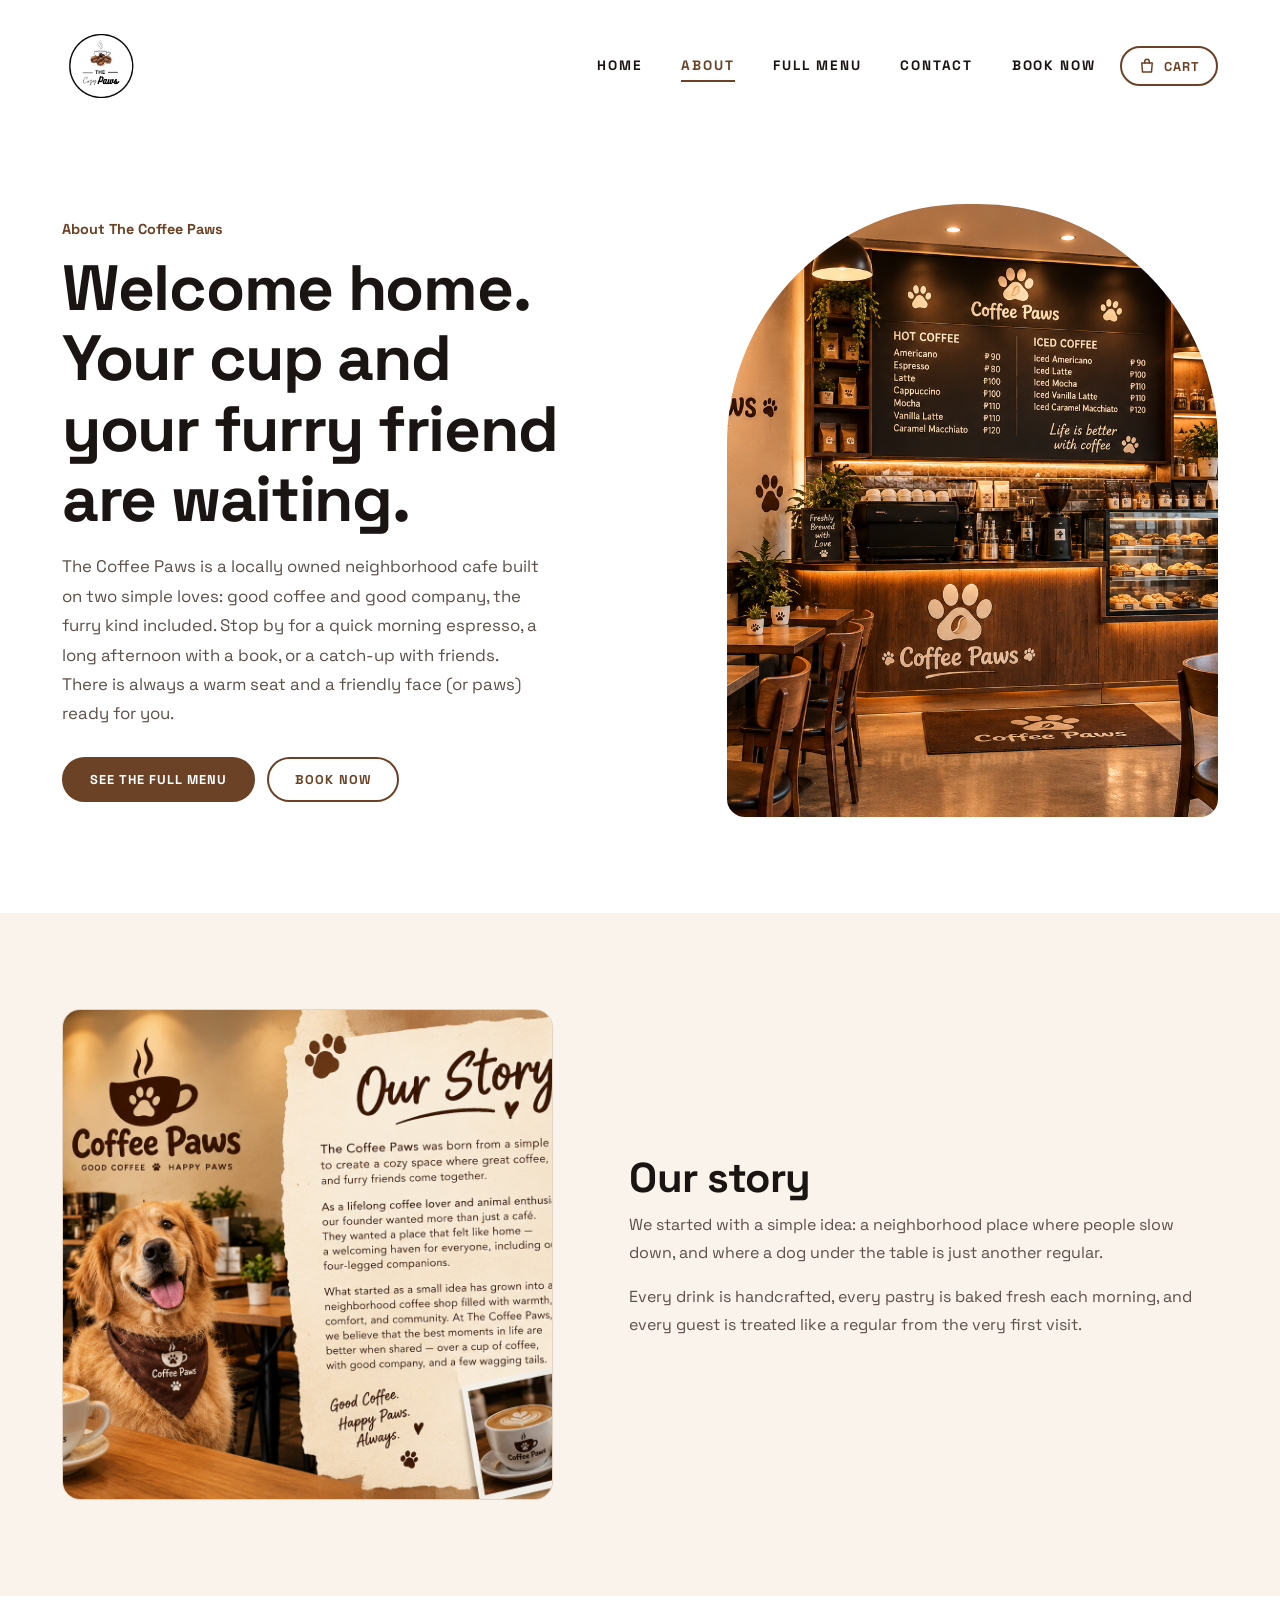
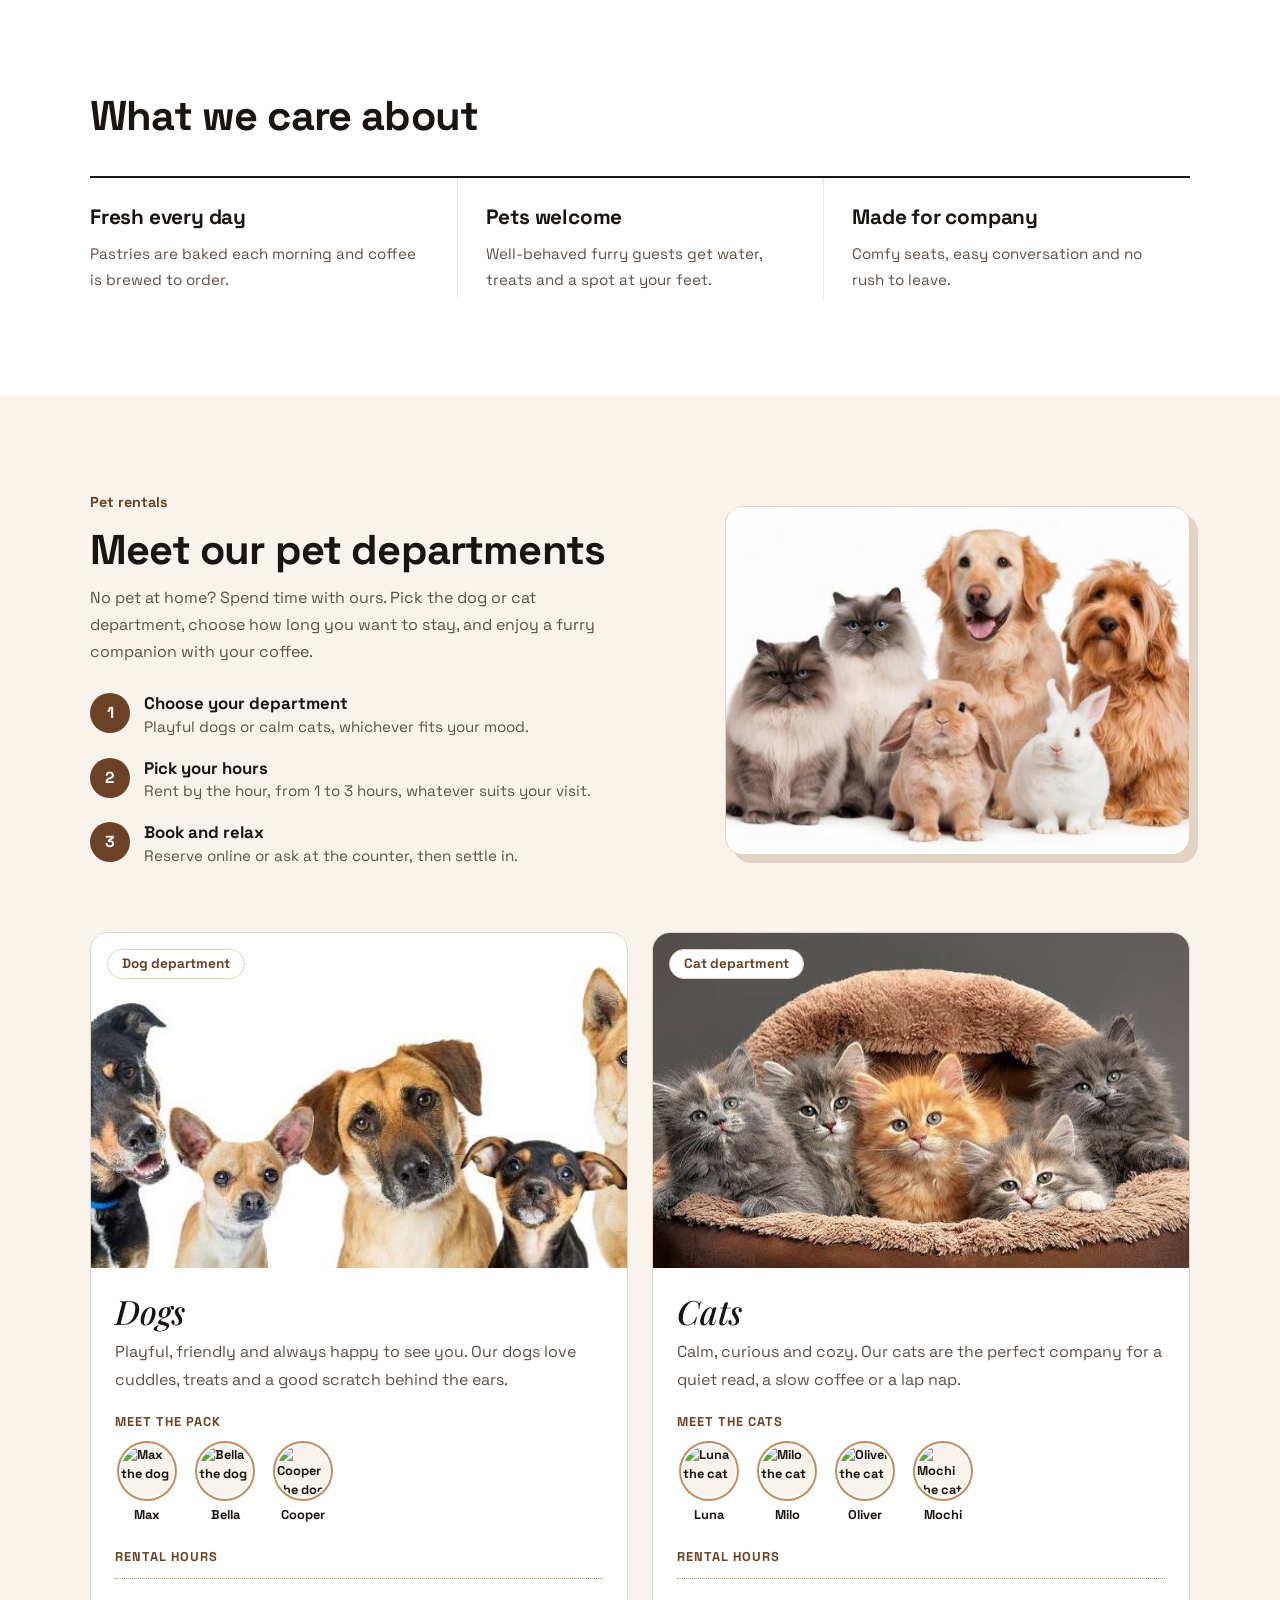
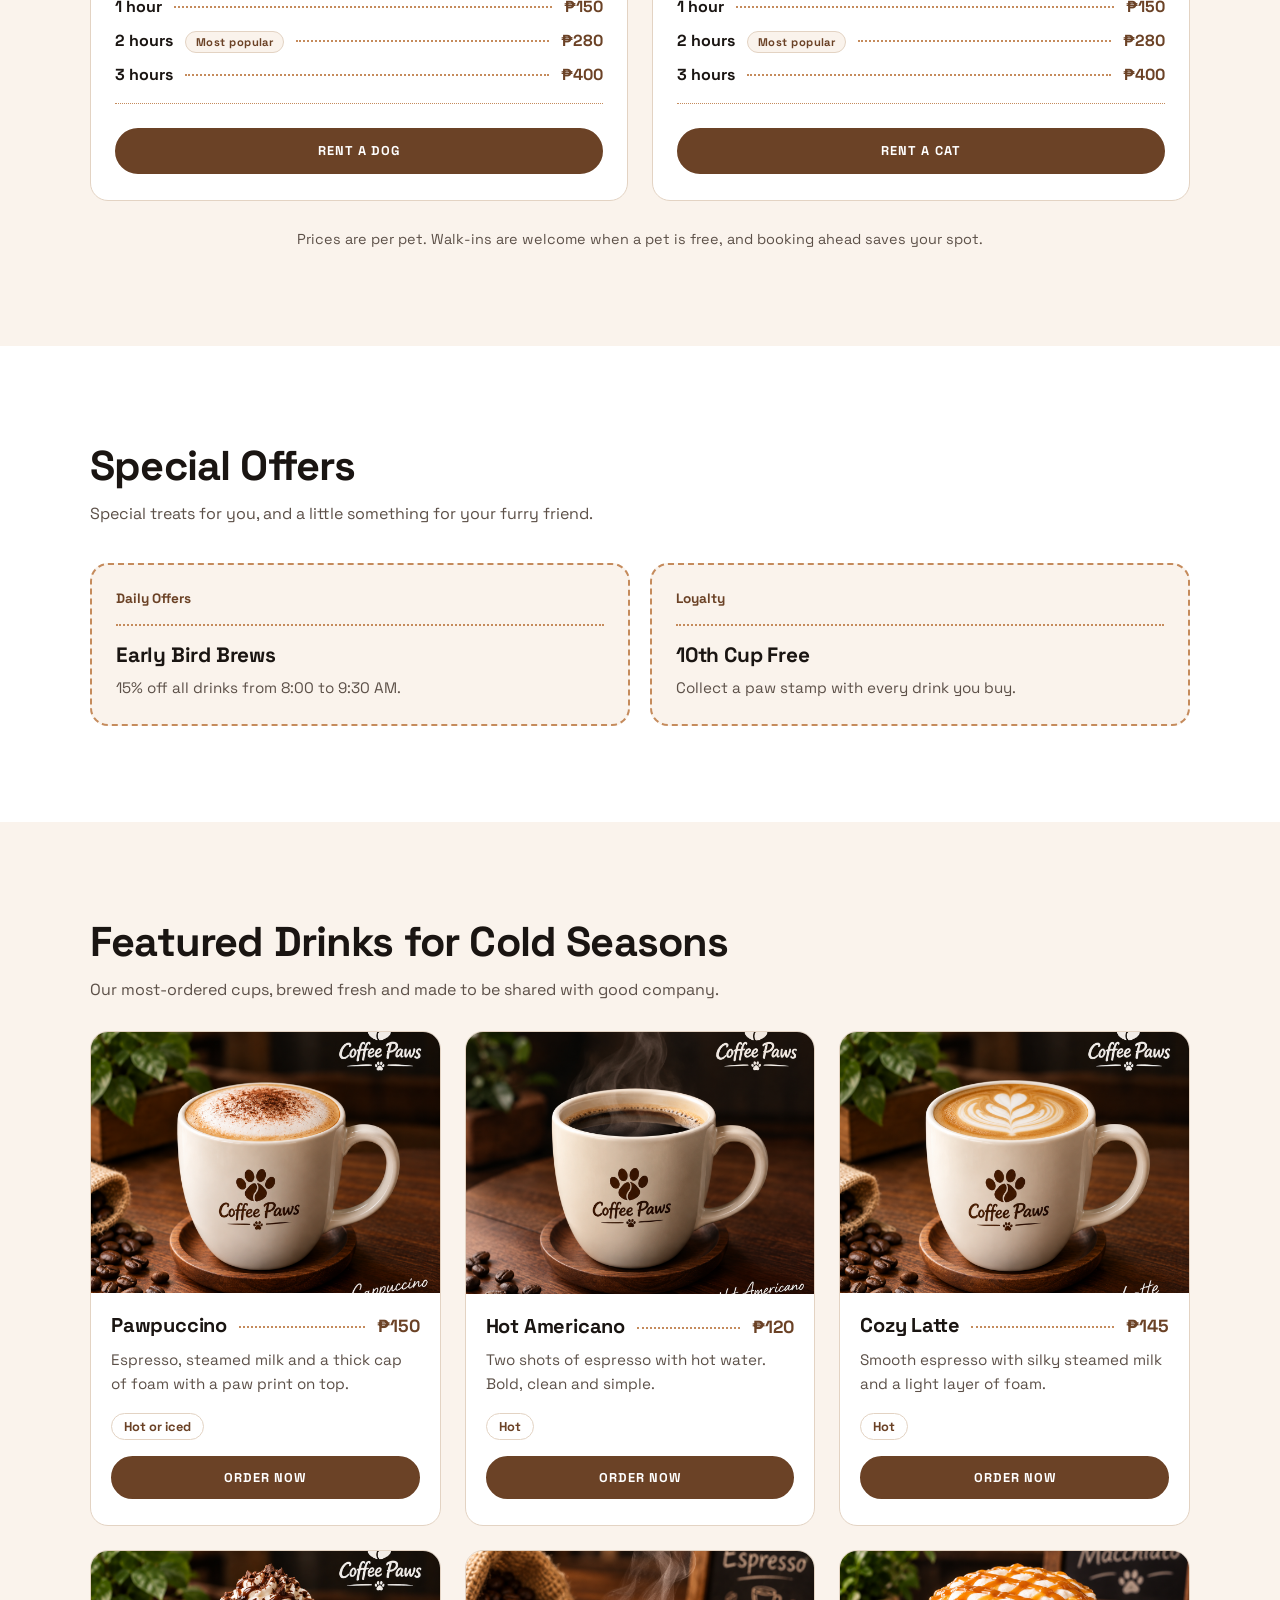
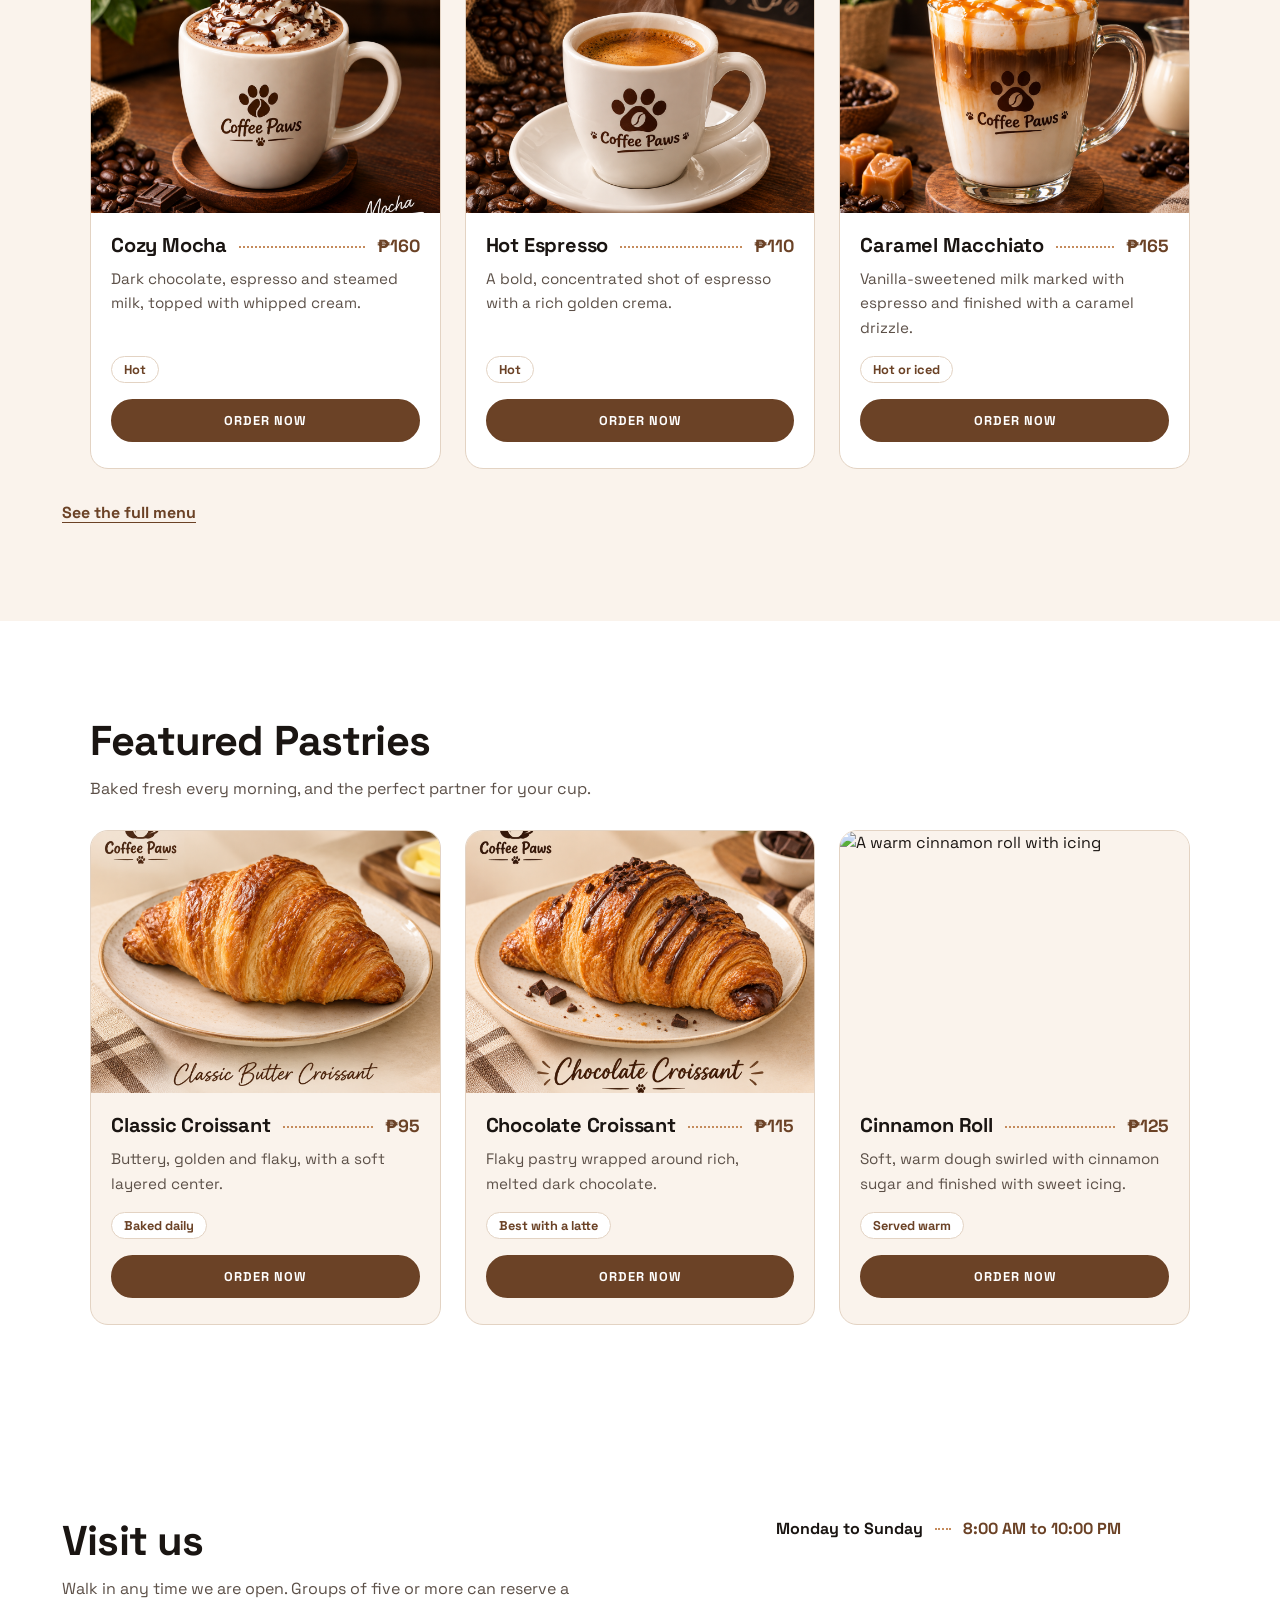
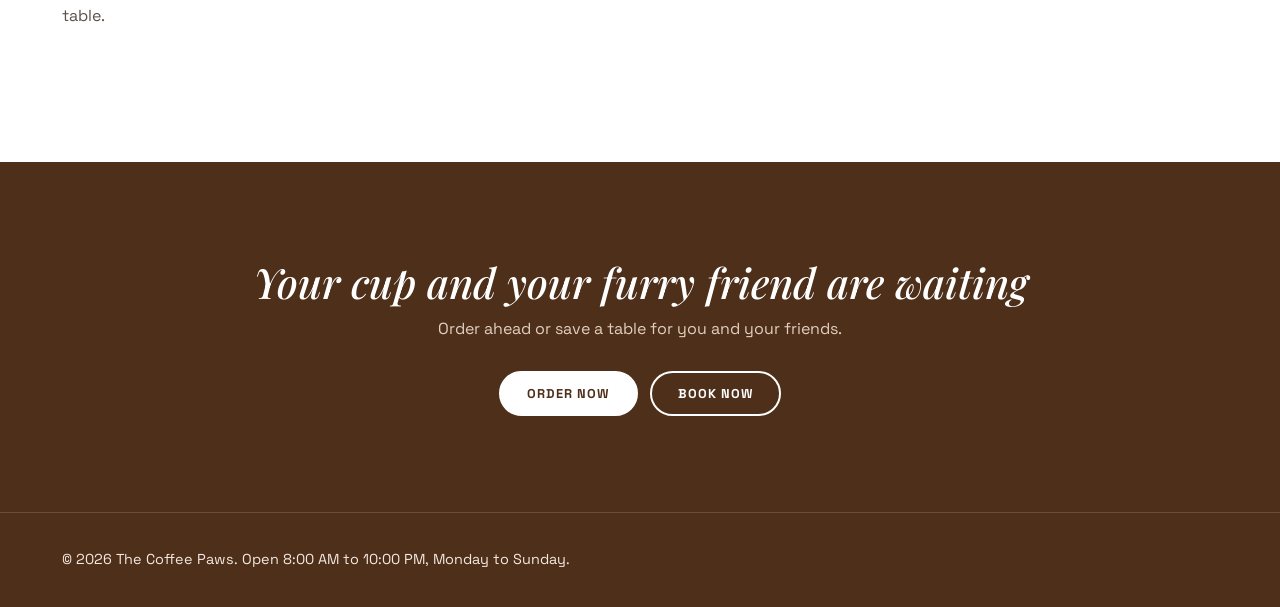
==== commit 8a5a6e74: "Fix image sources for pet department Updated image sources for dogs and cats in the pet department s" ====
--- a/about.html
+++ b/about.html
@@ -142,7 +142,7 @@
                 <!-- Dogs -->
                 <article class="pet-dept">
                     <div class="pet-dept-photo">
-                        <img src="images/dog-department.png"
+                        <img src="images/dog-dept.jpg"
                              alt="A friendly dog waiting to be rented at The Coffee Paws"
                              loading="lazy">
                         <span class="cs-eyebrow">Dog department</span>
@@ -154,15 +154,15 @@
                         <p class="pet-label">Meet the pack</p>
                         <ul class="pet-roster" aria-label="Our dogs">
                             <li>
-                                <img src="images/pet-max.png" alt="Max the dog" loading="lazy">
+                                <img src="images/pet-max.jpg" alt="Max the dog" loading="lazy">
                                 Max
                             </li>
                             <li>
-                                <img src="images/pet-bella.png" alt="Bella the dog" loading="lazy">
+                                <img src="images/pet-bella.jpg" alt="Bella the dog" loading="lazy">
                                 Bella
                             </li>
                             <li>
-                                <img src="images/pet-cooper.png" alt="Cooper the dog" loading="lazy">
+                                <img src="images/pet-cooper.jpg" alt="Cooper the dog" loading="lazy">
                                 Cooper
                             </li>
                         </ul>
@@ -181,7 +181,7 @@
                 <!-- Cats -->
                 <article class="pet-dept">
                     <div class="pet-dept-photo">
-                        <img src="images/cat-department.png"
+                        <img src="images/group-of-cats.jpg"
                              alt="A calm cat waiting to be rented at The Coffee Paws"
                              loading="lazy">
                         <span class="cs-eyebrow">Cat department</span>
@@ -193,19 +193,19 @@
                         <p class="pet-label">Meet the cats</p>
                         <ul class="pet-roster" aria-label="Our cats">
                             <li>
-                                <img src="images/pet-luna.png" alt="Luna the cat" loading="lazy">
+                                <img src="images/pet-luna.jpg" alt="Luna the cat" loading="lazy">
                                 Luna
                             </li>
                             <li>
-                                <img src="images/pet-milo.png" alt="Milo the cat" loading="lazy">
+                                <img src="images/pet-milo.jpg" alt="Milo the cat" loading="lazy">
                                 Milo
                             </li>
                             <li>
-                                <img src="images/pet-oliver.png" alt="Oliver the cat" loading="lazy">
+                                <img src="images/pet-oliver.jpg" alt="Oliver the cat" loading="lazy">
                                 Oliver
                             </li>
                             <li>
-                                <img src="images/pet-mochi.png" alt="Mochi the cat" loading="lazy">
+                                <img src="images/pet-mochi.jpg" alt="Mochi the cat" loading="lazy">
                                 Mochi
                             </li>
                         </ul>
@@ -444,4 +444,4 @@
   });
 </script>
 </body>
-</html>+</html>
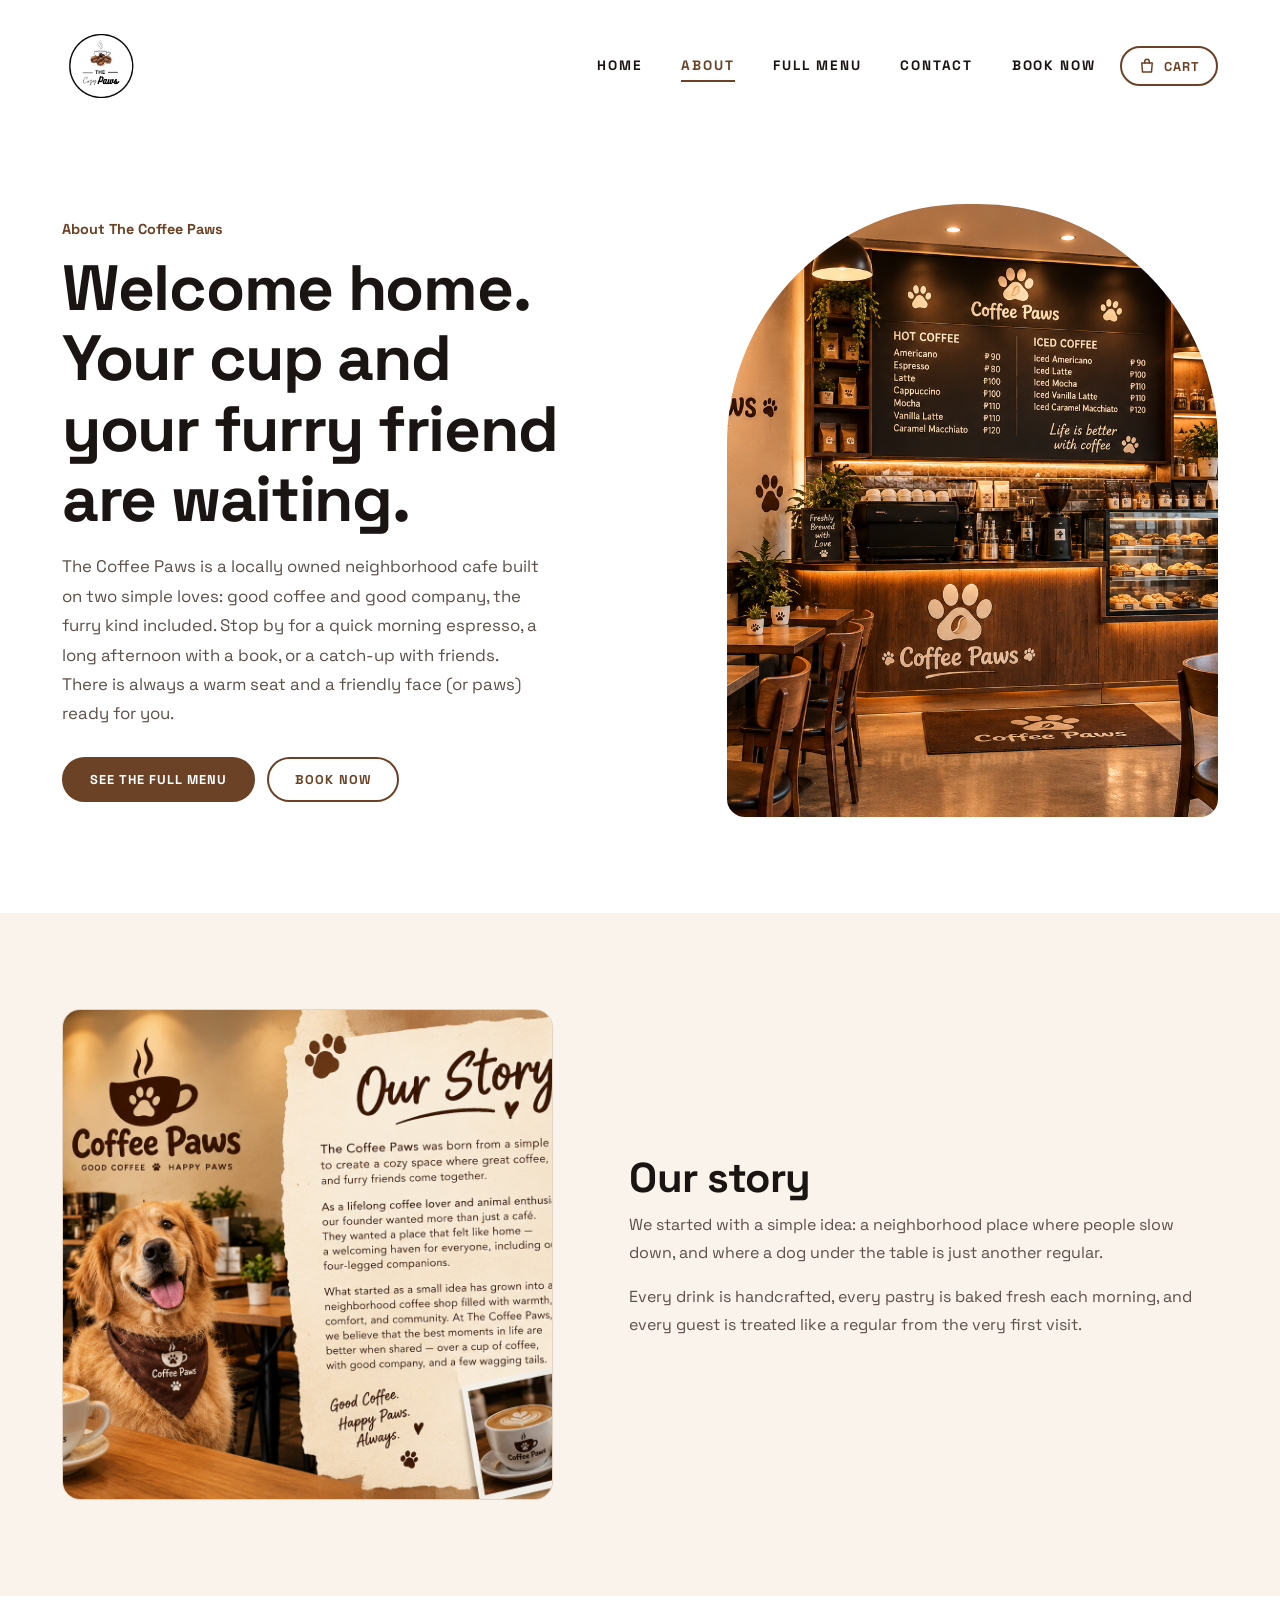
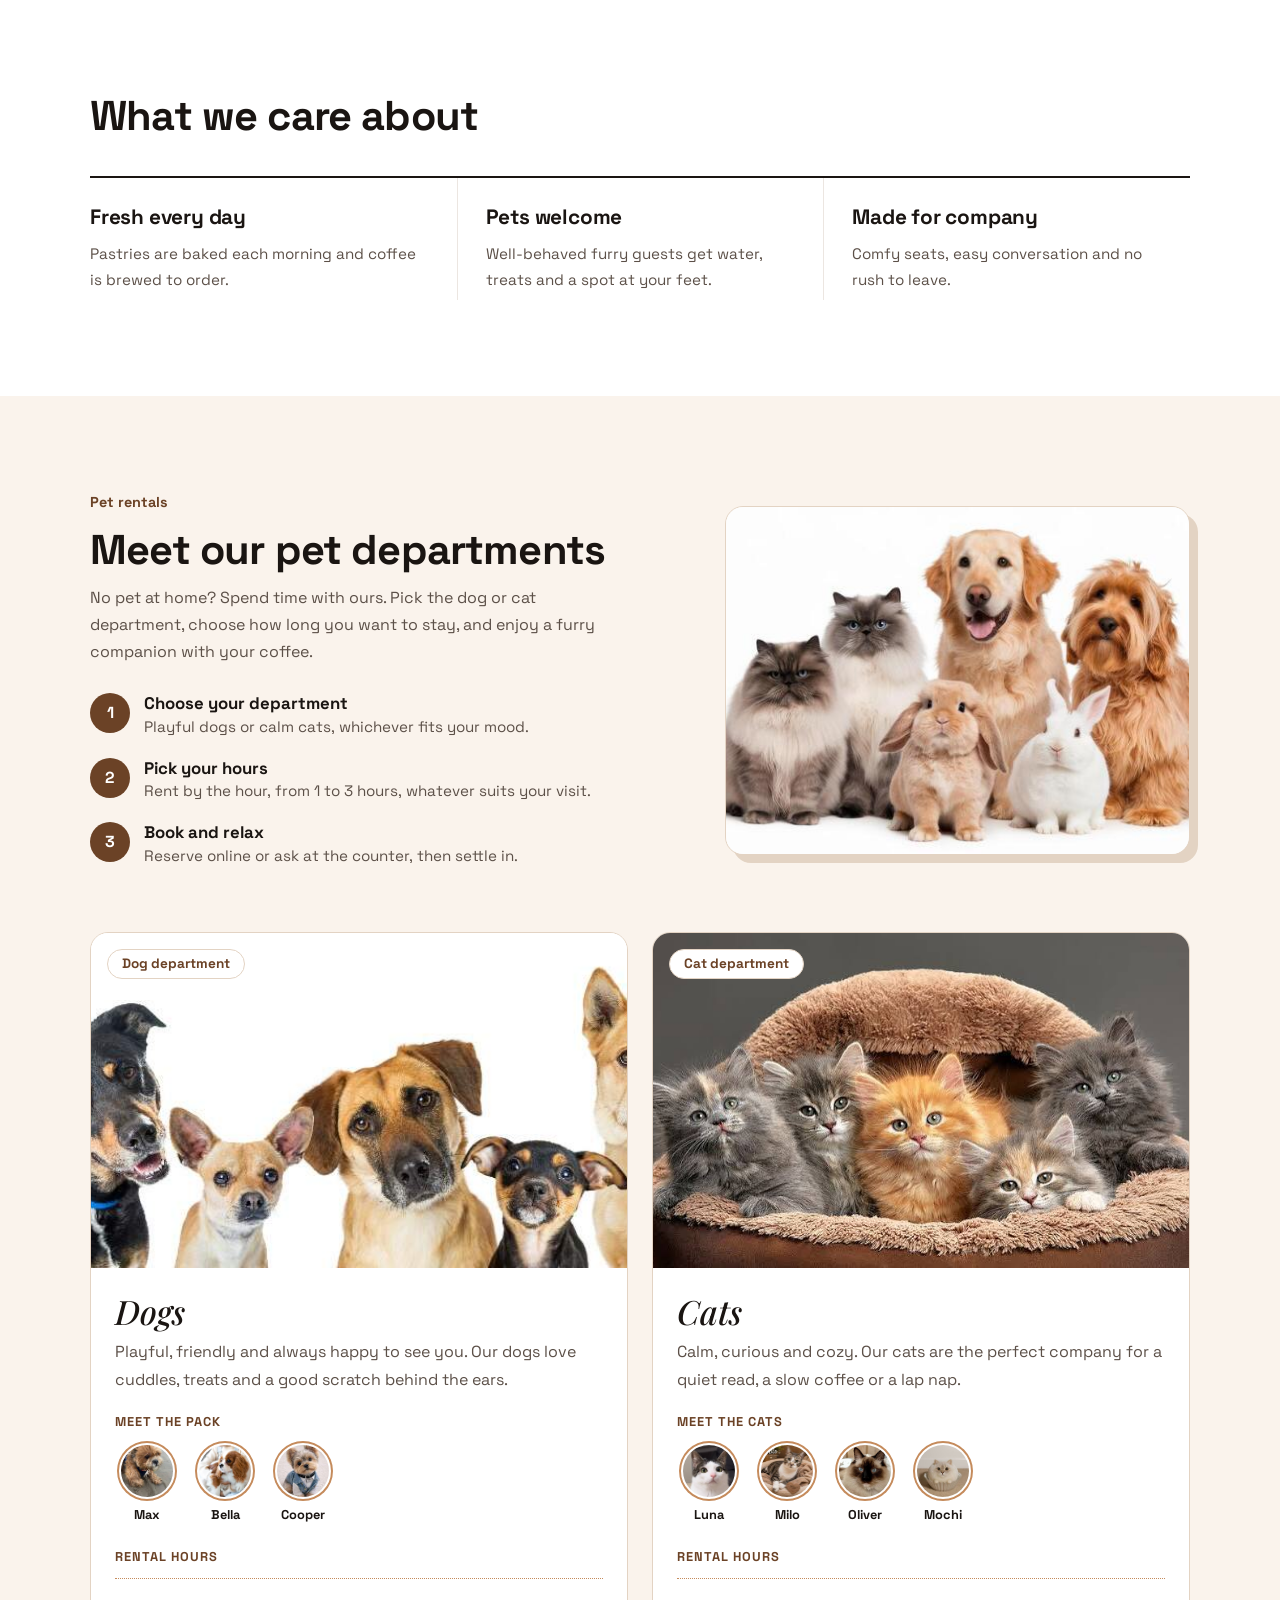
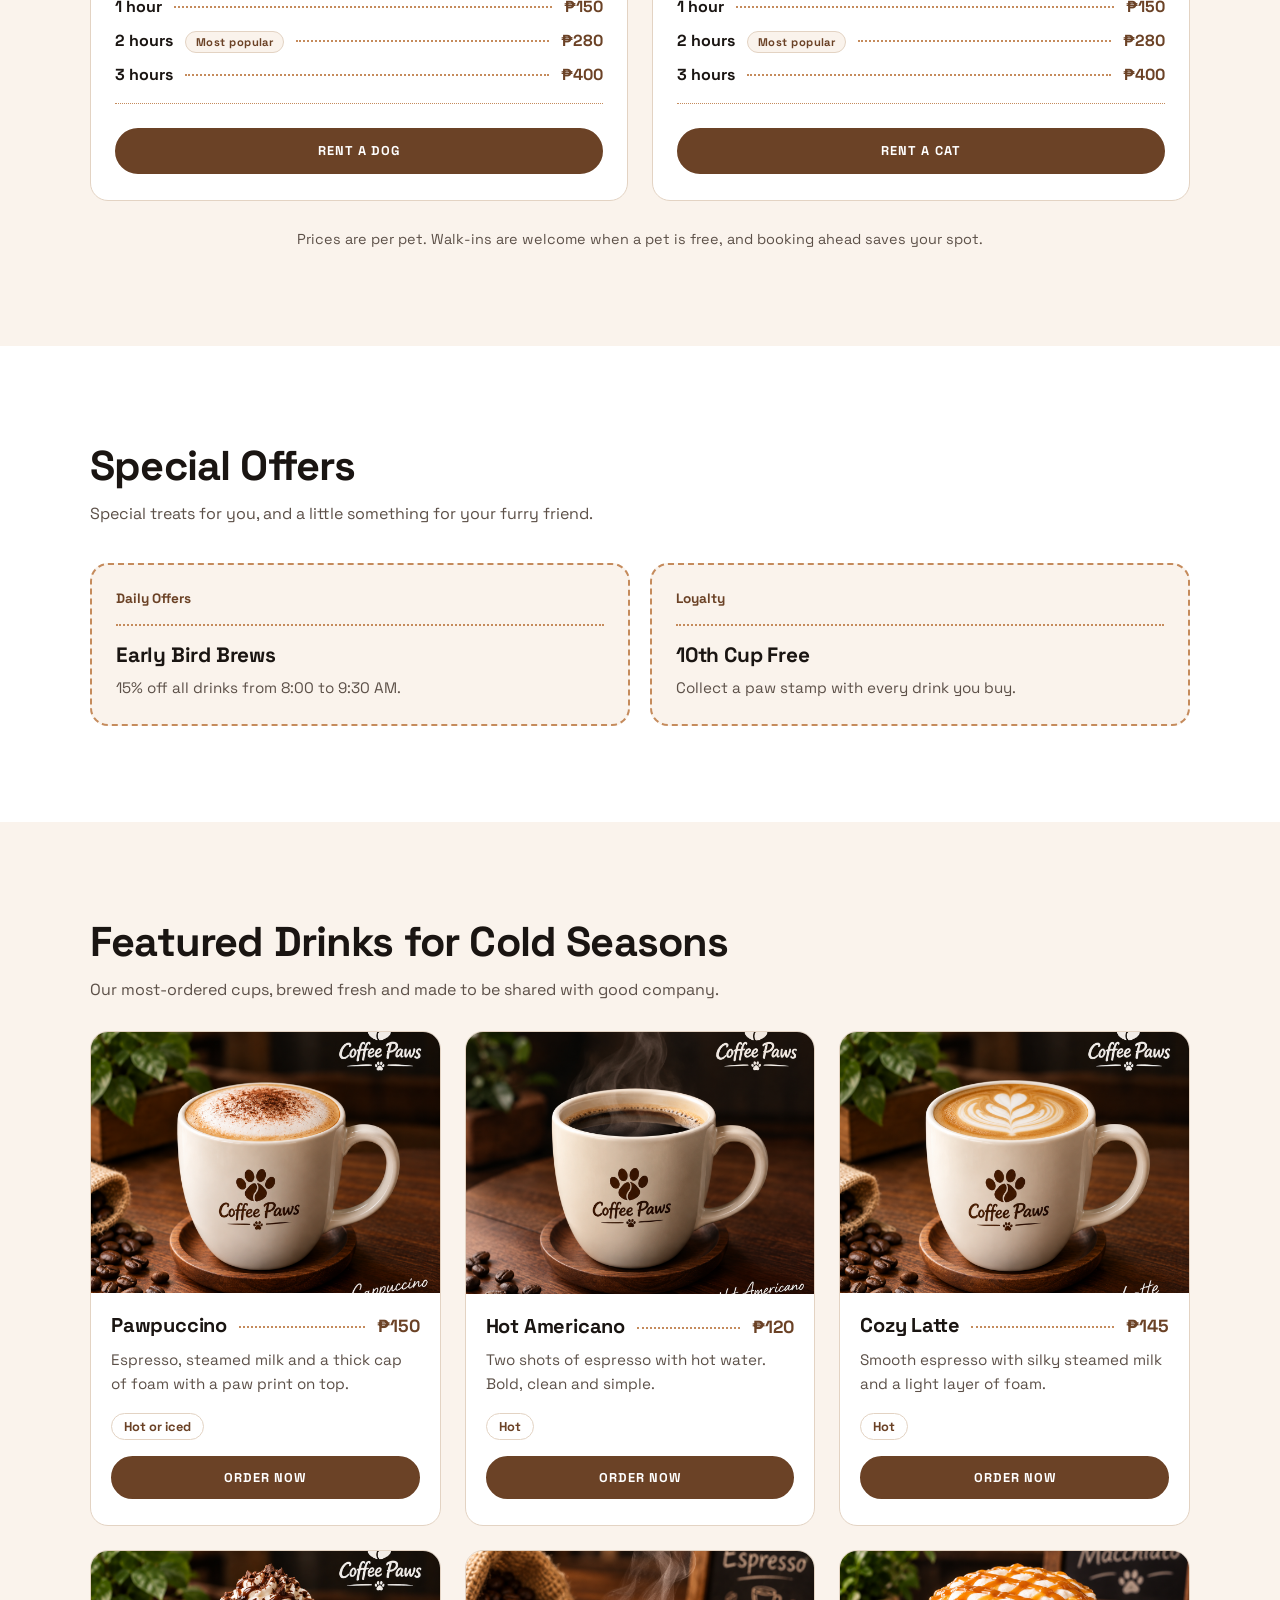
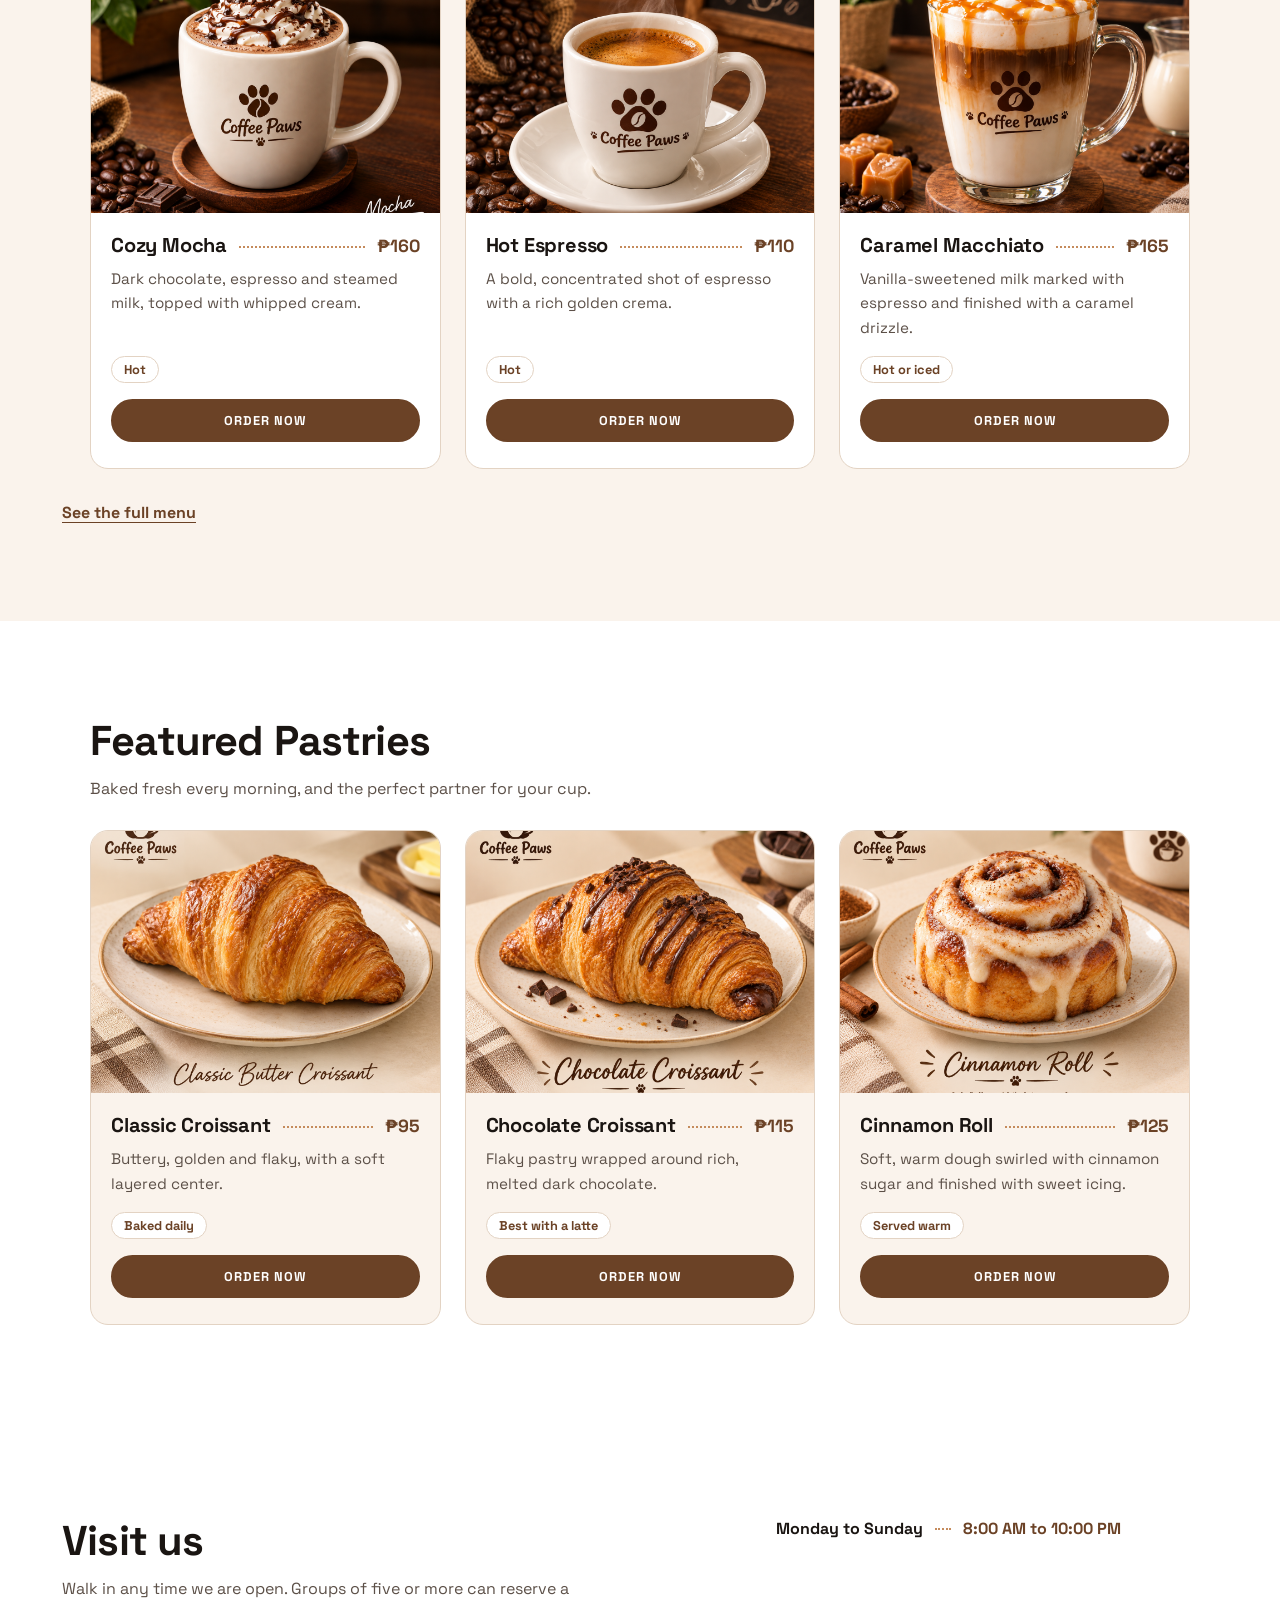
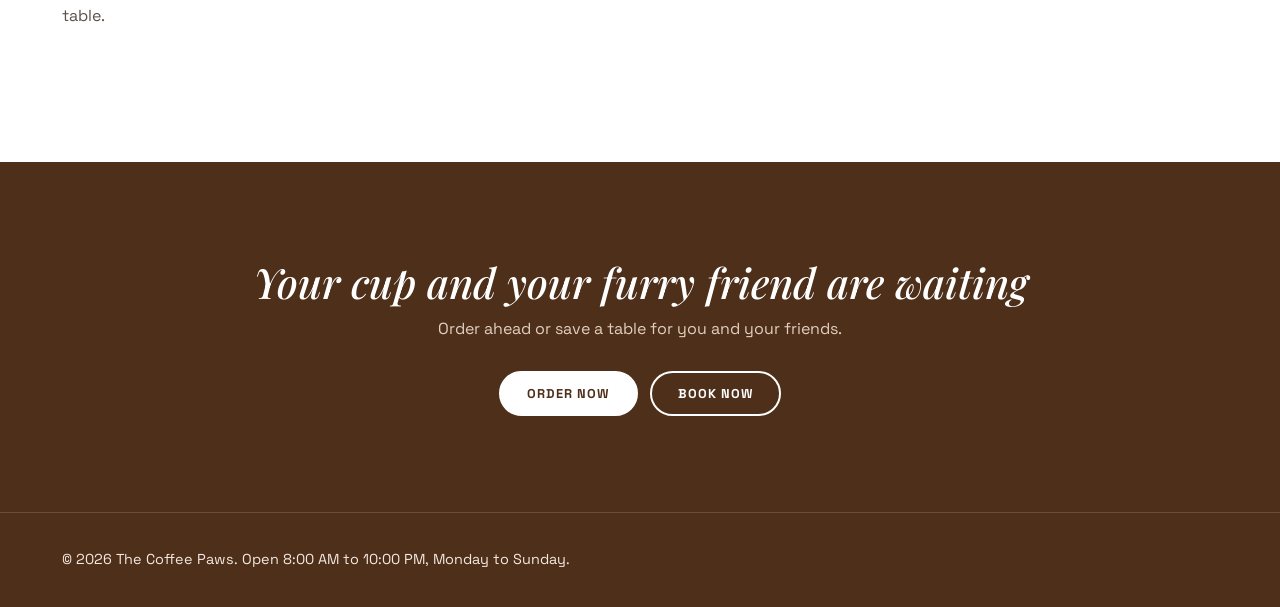
==== commit c231c6f1: "Update about page" ====
--- a/about.html
+++ b/about.html
@@ -379,7 +379,7 @@
                 </li>
 
                 <li class="drink">
-                    <img src="images/Cinnamon-Roll.png" alt="A warm cinnamon roll with icing">
+                    <img src="images/CInnamon-Roll.png" alt="A warm cinnamon roll with icing">
                     <div class="drink-info">
                         <div class="drink-head">
                             <h3>Cinnamon Roll</h3>
